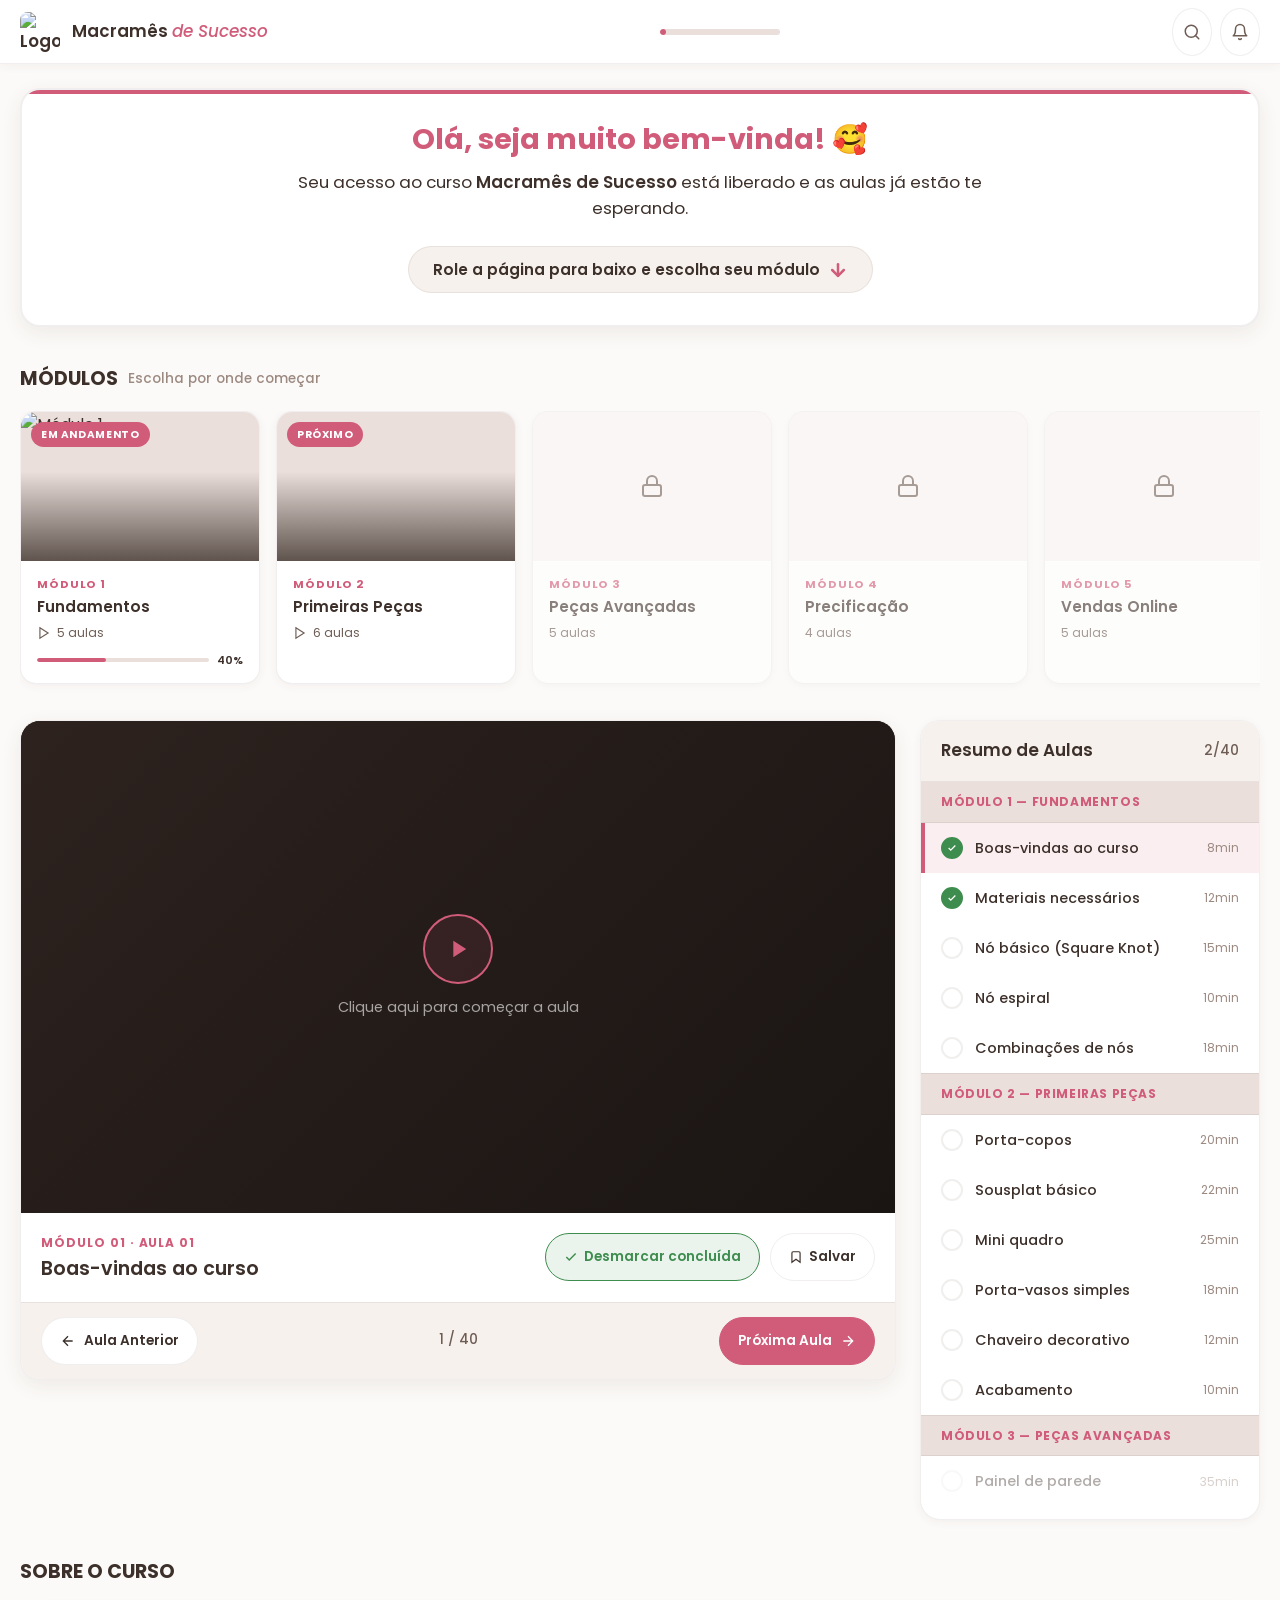
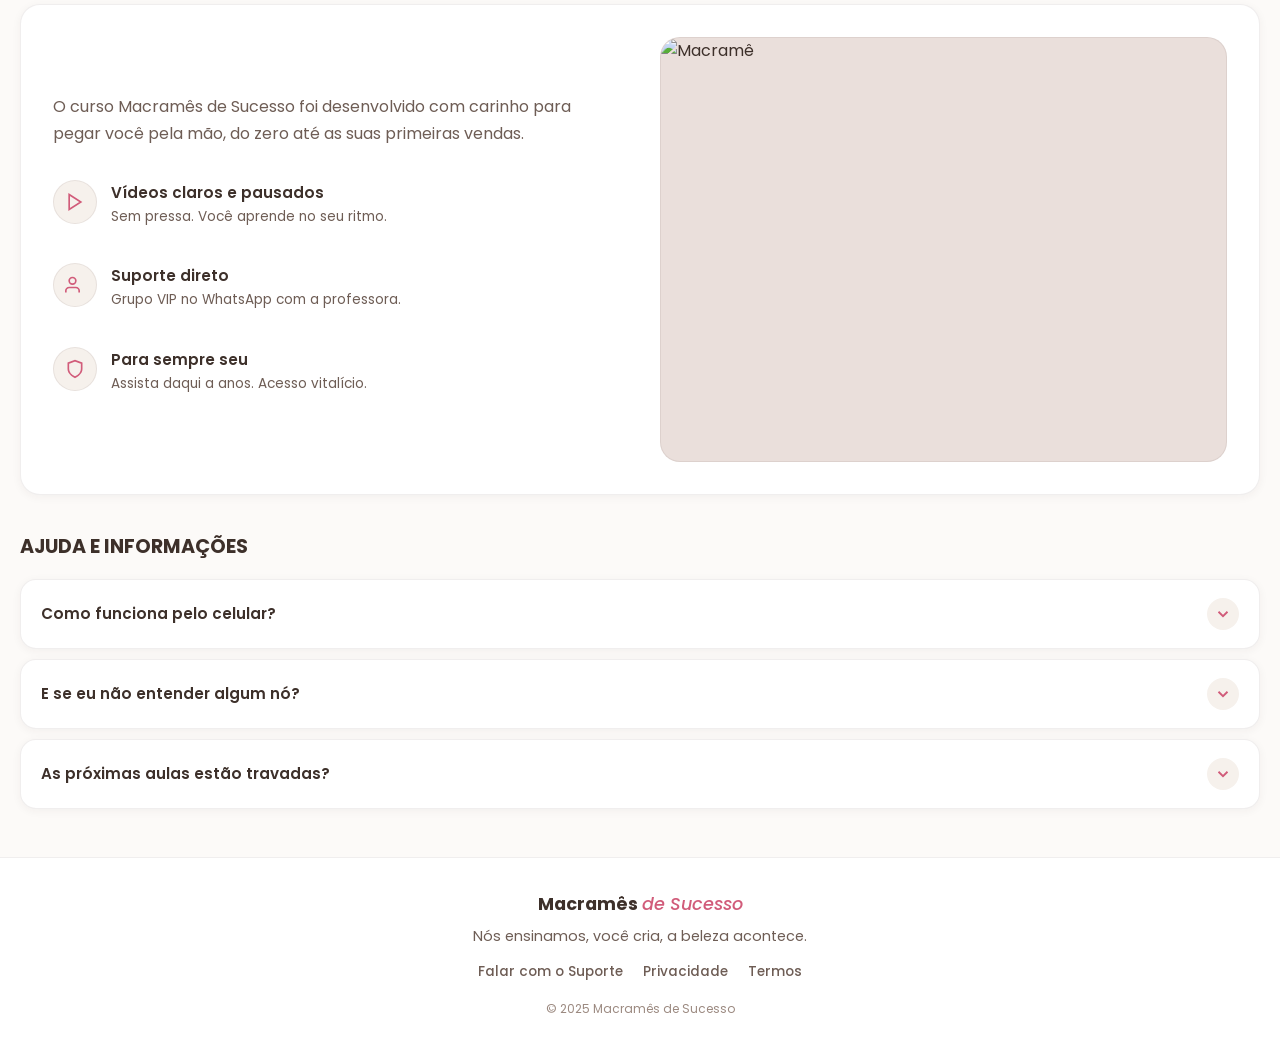
==== index.html @ 446d8733 "Commit inicial" ====
<!DOCTYPE html>
<html lang="pt-BR">

<head>
  <meta charset="UTF-8" />
  <!-- Viewport otimizado para não permitir zoom acidental (ajuda muito o público 40+ no mobile) -->
  <meta name="viewport" content="width=device-width, initial-scale=1.0, maximum-scale=1.0, user-scalable=no" />
  <meta name="description" content="Área de Membros — Macramês de Sucesso" />
  <title>Macramês de Sucesso — Área de Membros</title>
  <link rel="preconnect" href="https://fonts.googleapis.com" />
  <link rel="preconnect" href="https://fonts.gstatic.com" crossorigin />
  <link href="https://fonts.googleapis.com/css2?family=Poppins:wght@400;500;600;700&display=swap" rel="stylesheet" />
  <link rel="stylesheet" href="style.css" />
</head>

<body>

  <!-- NAV -->
  <nav class="nav">
    <div class="nav-inner">
      <a href="#" class="nav-logo">
        <img src="images/logo.png" alt="Logo" style="width:40px;height:40px;border-radius:var(--r-s);object-fit:cover;">
        <span>Macramês <em>de Sucesso</em></span>
      </a>
      <div class="nav-mid">
        <span style="display:none" id="navPct">5%</span>
        <div class="nav-pbar">
          <div class="nav-pfill" id="navPfill"></div>
        </div>
      </div>
      <div class="nav-right">
        <button class="btn-icon" id="btnSearch" aria-label="Pesquisar"><svg width="18" height="18" viewBox="0 0 24 24"
            fill="none" stroke="currentColor" stroke-width="2" stroke-linecap="round" stroke-linejoin="round">
            <circle cx="11" cy="11" r="8" />
            <line x1="21" y1="21" x2="16.65" y2="16.65" />
          </svg></button>
        <button class="btn-icon" id="btnNotif" aria-label="Notificações"><svg width="18" height="18" viewBox="0 0 24 24"
            fill="none" stroke="currentColor" stroke-width="2" stroke-linecap="round" stroke-linejoin="round">
            <path d="M18 8A6 6 0 0 0 6 8c0 7-3 9-3 9h18s-3-2-3-9" />
            <path d="M13.73 21a2 2 0 0 1-3.46 0" />
          </svg></button>
      </div>
    </div>
  </nav>

  <!-- WELCOME BANNER (Abaixo do menu, muito chamativo para as alunas) -->
  <div class="welcome">
    <div class="welcome-box">
      <h1>Olá, seja muito bem-vinda! 🥰</h1>
      <p>Seu acesso ao curso <strong>Macramês de Sucesso</strong> está liberado e as aulas já estão te esperando.
      </p>
      <div class="scroll-hint">
        Role a página para baixo e escolha seu módulo <svg width="20" height="20" viewBox="0 0 24 24" fill="none"
          stroke="currentColor" stroke-width="3" stroke-linecap="round" stroke-linejoin="round">
          <line x1="12" y1="5" x2="12" y2="19" />
          <polyline points="19 12 12 19 5 12" />
        </svg>
      </div>
    </div>
  </div>

  <!-- MODULES SCROLL -->
  <div class="section" id="modulos">
    <div class="s-header">
      <div class="s-title">MÓDULOS <small>Escolha por onde começar</small></div>
    </div>
    <div class="mod-scroll" id="modScroll">
      <div class="mod-card" data-mod="0">
        <div class="mod-thumb"><img
            src="https://opsofzntidohsxbyqmbm.supabase.co/storage/v1/object/public/app-images/heroes/c13e1691-31dd-4f9d-872c-7d768df677e3.png"
            alt="Módulo 1" loading="lazy" />
          <div class="mod-overlay"></div><span class="mod-badge">Em andamento</span>
        </div>
        <div class="mod-info">
          <div class="mod-num">Módulo 1</div>
          <div class="mod-name">Fundamentos</div>
          <div class="mod-meta"><svg width="14" height="14" viewBox="0 0 24 24" fill="none" stroke="currentColor"
              stroke-width="2">
              <polygon points="5 3 19 12 5 21" />
            </svg> 5 aulas</div>
          <div class="mod-prog">
            <div class="mod-prog-bar">
              <div class="mod-prog-fill" style="width:40%"></div>
            </div><span class="mod-prog-pct">40%</span>
          </div>
        </div>
      </div>
      <div class="mod-card" data-mod="1">
        <div class="mod-thumb">
          <div class="mod-overlay"></div><span class="mod-badge">Próximo</span>
        </div>
        <div class="mod-info">
          <div class="mod-num">Módulo 2</div>
          <div class="mod-name">Primeiras Peças</div>
          <div class="mod-meta"><svg width="14" height="14" viewBox="0 0 24 24" fill="none" stroke="currentColor"
              stroke-width="2">
              <polygon points="5 3 19 12 5 21" />
            </svg> 6 aulas</div>
        </div>
      </div>
      <div class="mod-card locked">
        <div class="mod-thumb">
          <div class="mod-lock"><svg width="24" height="24" viewBox="0 0 24 24" fill="none" stroke="var(--ink-2)"
              stroke-width="2">
              <rect x="3" y="11" width="18" height="11" rx="2" />
              <path d="M7 11V7a5 5 0 0 1 10 0v4" />
            </svg></div>
        </div>
        <div class="mod-info">
          <div class="mod-num">Módulo 3</div>
          <div class="mod-name">Peças Avançadas</div>
          <div class="mod-meta">5 aulas</div>
        </div>
      </div>
      <div class="mod-card locked">
        <div class="mod-thumb">
          <div class="mod-lock"><svg width="24" height="24" viewBox="0 0 24 24" fill="none" stroke="var(--ink-2)"
              stroke-width="2">
              <rect x="3" y="11" width="18" height="11" rx="2" />
              <path d="M7 11V7a5 5 0 0 1 10 0v4" />
            </svg></div>
        </div>
        <div class="mod-info">
          <div class="mod-num">Módulo 4</div>
          <div class="mod-name">Precificação</div>
          <div class="mod-meta">4 aulas</div>
        </div>
      </div>
      <div class="mod-card locked">
        <div class="mod-thumb">
          <div class="mod-lock"><svg width="24" height="24" viewBox="0 0 24 24" fill="none" stroke="var(--ink-2)"
              stroke-width="2">
              <rect x="3" y="11" width="18" height="11" rx="2" />
              <path d="M7 11V7a5 5 0 0 1 10 0v4" />
            </svg></div>
        </div>
        <div class="mod-info">
          <div class="mod-num">Módulo 5</div>
          <div class="mod-name">Vendas Online</div>
          <div class="mod-meta">5 aulas</div>
        </div>
      </div>
      <div class="mod-card locked">
        <div class="mod-thumb">
          <div class="mod-lock"><svg width="24" height="24" viewBox="0 0 24 24" fill="none" stroke="var(--ink-2)"
              stroke-width="2">
              <rect x="3" y="11" width="18" height="11" rx="2" />
              <path d="M7 11V7a5 5 0 0 1 10 0v4" />
            </svg></div>
        </div>
        <div class="mod-info">
          <div class="mod-num">Módulo 6</div>
          <div class="mod-name">Instagram</div>
          <div class="mod-meta">5 aulas</div>
        </div>
      </div>
    </div>
  </div>

  <!-- PLAYER + LESSON LIST -->
  <div class="player-area" id="playerArea">
    <div class="vp-wrap">
      <div class="vp-screen">
        <div class="vp-placeholder" id="vPlaceholder">
          <div class="pi" id="vPlayBtn" role="button" tabindex="0" aria-label="Reproduzir">
            <svg width="28" height="28" viewBox="0 0 24 24" fill="none">
              <path d="M8 5v14l11-7L8 5z" fill="currentColor" />
            </svg>
          </div>
          <p>Clique aqui para começar a aula</p>
        </div>
      </div>
      <div class="vp-bottom">
        <div class="vp-info">
          <div class="vp-lbl" id="vLbl">Módulo 01 · Aula 01</div>
          <div class="vp-ttl" id="vTtl">Boas-vindas ao curso</div>
        </div>
        <div class="vp-acts">
          <button class="btn-sm" id="btnDone"><svg width="14" height="14" viewBox="0 0 24 24" fill="none"
              stroke="currentColor" stroke-width="2.5">
              <polyline points="20 6 9 17 4 12" />
            </svg> Marcar concluída</button>
          <button class="btn-sm"><svg width="14" height="14" viewBox="0 0 24 24" fill="none" stroke="currentColor"
              stroke-width="2">
              <path d="M19 21l-7-5-7 5V5a2 2 0 0 1 2-2h10a2 2 0 0 1 2 2z" />
            </svg> Salvar</button>
        </div>
      </div>
      <div class="vp-nav">
        <button class="nav-btn" id="btnPrev"><svg width="16" height="16" viewBox="0 0 24 24" fill="none"
            stroke="currentColor" stroke-width="2">
            <path d="M19 12H5M12 5l-7 7 7 7" />
          </svg> Aula Anterior</button>
        <span class="les-ctr" id="lesCtr">1 / 40</span>
        <button class="nav-btn next" id="btnNext">Próxima Aula <svg width="16" height="16" viewBox="0 0 24 24"
            fill="none" stroke="currentColor" stroke-width="2">
            <path d="M5 12h14M12 5l7 7-7 7" />
          </svg></button>
      </div>
    </div>

    <!-- LESSON LIST LATERAl -->
    <div class="les-panel">
      <div class="lp-head">
        <h3>Resumo de Aulas</h3><span id="lpCount">2/40</span>
      </div>
      <div class="les-list-wrap">
        <div class="mod-divider">Módulo 1 — Fundamentos</div>
        <div class="les active" data-idx="0"><span class="les-chk done"><svg width="10" height="10" viewBox="0 0 24 24"
              fill="none" stroke="currentColor" stroke-width="3">
              <polyline points="20 6 9 17 4 12" />
            </svg></span><span class="les-ttl">Boas-vindas ao curso</span><span class="les-dur">8min</span></div>
        <div class="les" data-idx="1"><span class="les-chk done"><svg width="10" height="10" viewBox="0 0 24 24"
              fill="none" stroke="currentColor" stroke-width="3">
              <polyline points="20 6 9 17 4 12" />
            </svg></span><span class="les-ttl">Materiais necessários</span><span class="les-dur">12min</span></div>
        <div class="les" data-idx="2"><span class="les-chk"></span><span class="les-ttl">Nó básico (Square
            Knot)</span><span class="les-dur">15min</span></div>
        <div class="les" data-idx="3"><span class="les-chk"></span><span class="les-ttl">Nó espiral</span><span
            class="les-dur">10min</span></div>
        <div class="les" data-idx="4"><span class="les-chk"></span><span class="les-ttl">Combinações de nós</span><span
            class="les-dur">18min</span></div>

        <div class="mod-divider">Módulo 2 — Primeiras Peças</div>
        <div class="les" data-idx="5"><span class="les-chk"></span><span class="les-ttl">Porta-copos</span><span
            class="les-dur">20min</span></div>
        <div class="les" data-idx="6"><span class="les-chk"></span><span class="les-ttl">Sousplat básico</span><span
            class="les-dur">22min</span></div>
        <div class="les" data-idx="7"><span class="les-chk"></span><span class="les-ttl">Mini quadro</span><span
            class="les-dur">25min</span></div>
        <div class="les" data-idx="8"><span class="les-chk"></span><span class="les-ttl">Porta-vasos simples</span><span
            class="les-dur">18min</span></div>
        <div class="les" data-idx="9"><span class="les-chk"></span><span class="les-ttl">Chaveiro decorativo</span><span
            class="les-dur">12min</span></div>
        <div class="les" data-idx="10"><span class="les-chk"></span><span class="les-ttl">Acabamento</span><span
            class="les-dur">10min</span></div>

        <div class="mod-divider">Módulo 3 — Peças Avançadas</div>
        <div class="les locked" data-idx="11"><span class="les-chk"></span><span class="les-ttl">Painel de
            parede</span><span class="les-dur">35min</span></div>
        <div class="les locked" data-idx="12"><span class="les-chk"></span><span class="les-ttl">Vaso
            suspenso</span><span class="les-dur">30min</span></div>
        <div class="les locked" data-idx="13"><span class="les-chk"></span><span class="les-ttl">Cortina de
            macramê</span><span class="les-dur">28min</span></div>
      </div>
    </div>
  </div>

  <!-- ABOUT -->
  <div class="section">
    <div class="s-header">
      <div class="s-title">SOBRE O CURSO</div>
    </div>
    <div class="about-box">
      <div class="about-grid">
        <div>
          <p style="font-size:1rem;color:var(--ink-2);line-height:1.7;margin-bottom:20px">O curso Macramês de Sucesso foi desenvolvido com carinho para pegar você pela mão, do zero até as suas primeiras vendas.</p>
          <div style="display:flex;flex-direction:column;gap:12px">
            <div class="feat">
              <div class="feat-ico"><svg width="20" height="20" viewBox="0 0 24 24" fill="none" stroke="currentColor"
                  stroke-width="2">
                  <polygon points="5 3 19 12 5 21" />
                </svg></div>
              <div class="feat-txt">
                <h4>Vídeos claros e pausados</h4>
                <p>Sem pressa. Você aprende no seu ritmo.</p>
              </div>
            </div>
            <div class="feat">
              <div class="feat-ico"><svg width="20" height="20" viewBox="0 0 24 24" fill="none" stroke="currentColor"
                  stroke-width="2">
                  <path d="M17 21v-2a4 4 0 0 0-4-4H5a4 4 0 0 0-4 4v2" />
                  <circle cx="9" cy="7" r="4" />
                </svg></div>
              <div class="feat-txt">
                <h4>Suporte direto</h4>
                <p>Grupo VIP no WhatsApp com a professora.</p>
              </div>
            </div>
            <div class="feat">
              <div class="feat-ico"><svg width="20" height="20" viewBox="0 0 24 24" fill="none" stroke="currentColor"
                  stroke-width="2">
                  <path d="M12 22s8-4 8-10V5l-8-3-8 3v7c0 6 8 10 8 10z" />
                </svg></div>
              <div class="feat-txt">
                <h4>Para sempre seu</h4>
                <p>Assista daqui a anos. Acesso vitalício.</p>
              </div>
            </div>
          </div>
        </div>
        <div class="about-img-wrap"><img
            src="https://opsofzntidohsxbyqmbm.supabase.co/storage/v1/object/public/app-images/heroes/c13e1691-31dd-4f9d-872c-7d768df677e3.png"
            alt="Macramê" loading="lazy" /></div>
      </div>
    </div>
  </div>

  <!-- FAQ -->
  <div class="section">
    <div class="s-header">
      <div class="s-title">AJUDA E INFORMAÇÕES</div>
    </div>
    <div class="faq-wrap">
      <div class="faq">
        <div class="faq-q"><span class="faq-qt">Como funciona pelo celular?</span><span class="faq-ch"><svg width="18"
              height="18" viewBox="0 0 24 24" fill="none" stroke="currentColor" stroke-width="2.5">
              <polyline points="6 9 12 15 18 9" />
            </svg></span></div>
        <div class="faq-a">
          <p>A plataforma foi pensada para você. Pode assistir todas as aulas pelo seu celular tranquilamente de onde
            estiver.</p>
        </div>
      </div>
      <div class="faq">
        <div class="faq-q"><span class="faq-qt">E se eu não entender algum nó?</span><span class="faq-ch"><svg
              width="18" height="18" viewBox="0 0 24 24" fill="none" stroke="currentColor" stroke-width="2.5">
              <polyline points="6 9 12 15 18 9" />
            </svg></span></div>
        <div class="faq-a">
          <p>Você pode pausar, voltar a aula quantas vezes precisar. Além disso, a comunidade estará lá para tirar as
            suas dúvidas.</p>
        </div>
      </div>
      <div class="faq">
        <div class="faq-q"><span class="faq-qt">As próximas aulas estão travadas?</span><span class="faq-ch"><svg
              width="18" height="18" viewBox="0 0 24 24" fill="none" stroke="currentColor" stroke-width="2.5">
              <polyline points="6 9 12 15 18 9" />
            </svg></span></div>
        <div class="faq-a">
          <p>Elas destravam sozinhas assim que você termina as anteriores. Isso ajuda a seguir o passo a passo certinho
            sem confusão.</p>
        </div>
      </div>
    </div>
  </div>

  <!-- FOOTER -->
  <footer class="footer">
    <div class="f-logo">Macramês <em>de Sucesso</em></div>
    <p style="font-size:.9rem; color:var(--ink-2); max-width:400px; margin:0 auto">Nós ensinamos, você cria, a beleza
      acontece.</p>
    <div class="f-links"><a href="#">Falar com o Suporte</a><a href="#">Privacidade</a><a href="#">Termos</a></div>
    <p class="f-copy">© 2025 Macramês de Sucesso</p>
  </footer>

  <script src="script.js"></script>
</body>

</html>
---- style.css ----
/* ═══════════════════════════════════════════════════════════
   TOKENS — SOFT LIGHT MODE (Mulheres 40+)
═══════════════════════════════════════════════════════════ */
:root{
  --accent:#D15C7A; /* Rosa quente, elegante mas não agressivo */
  --accent-d:#B34762;
  --accent-glass:rgba(209, 92, 122, 0.1);
  --green:#3E8D4E;
  --green-glass:rgba(62, 141, 78, 0.1);
  --ink:#3D302A; /* Um marrom acinzentado bem escuro, alto contraste mas macio */
  --ink-2:#6E5D55;
  --ink-3:#9C8A81;
  --bg:#FCFAF8; /* Creme ultra suave - descansa a vista mais que branco puro */
  --bg-2:#F6F1EC;
  --bg-3:#EADFDB;
  --card:#FFFFFF;
  --border:rgba(61, 48, 42, 0.08);
  --sh-s:0 2px 10px rgba(61, 48, 42, 0.05);
  --sh-m:0 6px 20px rgba(61, 48, 42, 0.08);
  --r-s:8px;--r-m:12px;--r-l:16px;--r-xl:20px;--pill:999px;
  --ff:'Poppins',sans-serif;
  --nav-h:64px;
  --tr:.25s ease;
  --touch-min:48px; /* Regra de UX: botão grande para facilitar toque no celular */
}

/* ═══════════════════════════════════════════════════════════
   RESET & TIPOGRAFIA
═══════════════════════════════════════════════════════════ */
*,*::before,*::after{box-sizing:border-box;margin:0;padding:0}
html{scroll-behavior:smooth;font-size:16px}
body{font-family:var(--ff);background:var(--bg);color:var(--ink);line-height:1.65;min-height:100dvh;-webkit-font-smoothing:antialiased}
img{max-width:100%;display:block}
a{text-decoration:none;color:inherit}
button{cursor:pointer;border:none;background:none;font-family:var(--ff);min-height:var(--touch-min);touch-action:manipulation}
ul,ol{list-style:none}
::-webkit-scrollbar{width:6px;height:6px}
::-webkit-scrollbar-track{background:var(--bg-2)}
::-webkit-scrollbar-thumb{background:var(--ink-3);border-radius:3px}
:focus-visible{outline:2.5px solid var(--accent);outline-offset:2px;border-radius:var(--r-s)}

/* ═══════════════════════════════════════════════════════════
   NAV (Barra do topo)
═══════════════════════════════════════════════════════════ */
.nav{position:sticky;top:0;z-index:100;height:var(--nav-h);background:rgba(255,255,255,.96);border-bottom:1px solid var(--border);box-shadow:var(--sh-s);backdrop-filter:blur(8px)}
.nav-inner{max-width:1280px;margin:0 auto;padding:0 20px;height:100%;display:flex;align-items:center;justify-content:space-between;gap:16px}
.nav-logo{display:flex;align-items:center;gap:12px;font-size:1.05rem;font-weight:600}
.nav-logo-icon{width:34px;height:34px;background:var(--accent);border-radius:var(--r-s);display:flex;align-items:center;justify-content:center;color:#fff}
.nav-logo em{font-style:italic;color:var(--accent);font-weight:500}
.nav-mid{display:flex;align-items:center;gap:10px;font-size:.85rem;color:var(--ink-2);font-weight:500}
.nav-pbar{width:120px;height:6px;background:var(--bg-3);border-radius:3px;overflow:hidden}
.nav-pfill{height:100%;background:var(--accent);border-radius:3px;transition:width .4s ease}
.nav-right{display:flex;align-items:center;gap:8px}
.btn-icon{display:flex;align-items:center;justify-content:center;width:40px;height:40px;border-radius:50%;border:1px solid var(--border);color:var(--ink-2);transition:background var(--tr),color var(--tr)}
.btn-icon:hover{background:var(--accent-glass);color:var(--accent);border-color:var(--accent)}

/* ═══════════════════════════════════════════════════════════
   WELCOME BANNER (INSTRUÇÃO CLARA)
═══════════════════════════════════════════════════════════ */
.welcome{max-width:1280px;margin:0 auto;padding:24px 20px 0}
.welcome-box{background:var(--card);border:2px solid var(--border);border-radius:var(--r-xl);padding:32px 24px;text-align:center;box-shadow:var(--sh-m);position:relative;overflow:hidden}
.welcome-box::before{content:'';position:absolute;top:0;left:0;right:0;height:4px;background:var(--accent)}
.welcome-box h1{font-size:clamp(1.4rem, 4vw, 1.8rem);color:var(--accent);margin-bottom:12px;font-weight:700;line-height:1.2}
.welcome-box p{font-size:1.05rem;color:var(--ink);line-height:1.6;max-width:700px;margin:0 auto 16px}
.welcome-box strong{font-weight:600}
.scroll-hint{display:inline-flex;align-items:center;gap:8px;background:var(--bg-2);padding:10px 24px;border-radius:var(--pill);font-weight:600;color:var(--img);font-size:.95rem;margin-top:8px;border:1px solid var(--border)}
.scroll-hint svg{color:var(--accent);animation:bounce 2s infinite}

@keyframes bounce {
  0%, 20%, 50%, 80%, 100% {transform: translateY(0);}
  40% {transform: translateY(4px);}
  60% {transform: translateY(2px);}
}

/* ═══════════════════════════════════════════════════════════
   SECTION HEADER
═══════════════════════════════════════════════════════════ */
.section{max-width:1280px;margin:0 auto;padding:36px 20px 0}
.s-header{display:flex;align-items:center;justify-content:space-between;margin-bottom:16px;gap:12px}
.s-title{font-size:1.2rem;font-weight:700;color:var(--ink);display:flex;align-items:center;gap:10px}
.s-title small{font-size:.85rem;color:var(--ink-3);font-weight:500}

/* ═══════════════════════════════════════════════════════════
   MODULES (Horizontal Scroll)
═══════════════════════════════════════════════════════════ */
.mod-scroll{display:flex;gap:16px;overflow-x:auto;padding-bottom:12px;scroll-snap-type:x mandatory;-webkit-overflow-scrolling:touch}
.mod-scroll::-webkit-scrollbar{height:4px}
.mod-card{flex:0 0 240px;scroll-snap-align:start;border-radius:var(--r-l);overflow:hidden;background:var(--card);border:1px solid var(--border);cursor:pointer;transition:transform var(--tr),border-color var(--tr);box-shadow:var(--sh-s)}
.mod-card:hover{transform:translateY(-2px);border-color:var(--accent);box-shadow:var(--sh-m)}
.mod-card.locked{opacity:.6;cursor:not-allowed}
.mod-thumb{aspect-ratio:16/10;position:relative;background:var(--bg-3);overflow:hidden}
.mod-thumb img{width:100%;height:100%;object-fit:cover}
.mod-overlay{position:absolute;inset:0;background:linear-gradient(to top,rgba(61,48,42,.8) 0%,transparent 60%)}
.mod-badge{position:absolute;top:10px;left:10px;background:var(--accent);color:#fff;font-size:.65rem;font-weight:700;letter-spacing:.06em;text-transform:uppercase;padding:4px 10px;border-radius:var(--pill)}
.mod-badge.done{background:var(--green)}
.mod-lock{position:absolute;inset:0;display:flex;align-items:center;justify-content:center;background:rgba(252,250,248,.85)}
.mod-info{padding:14px 16px}
.mod-num{font-size:.7rem;font-weight:700;letter-spacing:.08em;text-transform:uppercase;color:var(--accent);margin-bottom:4px}
.mod-name{font-size:.95rem;font-weight:600;color:var(--ink);line-height:1.3;margin-bottom:6px}
.mod-meta{font-size:.75rem;color:var(--ink-2);display:flex;align-items:center;gap:6px}
.mod-prog{display:flex;align-items:center;gap:8px;margin-top:8px}
.mod-prog-bar{flex:1;height:4px;background:var(--bg-3);border-radius:2px;overflow:hidden}
.mod-prog-fill{height:100%;background:var(--accent);border-radius:2px}
.mod-prog-pct{font-size:.7rem;color:var(--ink);font-weight:600}

/* ═══════════════════════════════════════════════════════════
   VIDEO PLAYER & LESSONS
═══════════════════════════════════════════════════════════ */
.player-area{max-width:1280px;margin:0 auto;padding:24px 20px 0;display:grid;grid-template-columns:1fr 340px;gap:24px;align-items:start}
.vp-wrap{background:var(--card);border:1px solid var(--border);border-radius:var(--r-xl);overflow:hidden;box-shadow:var(--sh-m)}
.vp-screen{aspect-ratio:16/9;background:#1A1513;position:relative}
#vEmbed{position:absolute;top:0;left:0;width:100%;height:100%;border:none;z-index:10}
.vp-placeholder{position:absolute;inset:0;display:flex;flex-direction:column;align-items:center;justify-content:center;gap:12px;background:linear-gradient(135deg,#2D221E,#1A1513)}
.vp-placeholder .pi{width:70px;height:70px;background:var(--accent-glass);border:2px solid var(--accent);border-radius:50%;display:flex;align-items:center;justify-content:center;color:var(--accent);transition:background var(--tr)}
.vp-placeholder .pi:hover{background:rgba(209, 92, 121, 0.25)}
.vp-placeholder p{color:rgba(255,255,255,.6);font-size:.9rem}
.vp-bottom{padding:20px;display:flex;align-items:flex-start;justify-content:space-between;gap:16px;flex-wrap:wrap}
.vp-info{flex:1;min-width:0}
.vp-lbl{font-size:.75rem;font-weight:700;letter-spacing:.08em;text-transform:uppercase;color:var(--accent);margin-bottom:4px}
.vp-ttl{font-size:1.2rem;font-weight:600;color:var(--ink);line-height:1.3}
.vp-acts{display:flex;gap:10px}
.btn-sm{display:flex;align-items:center;gap:6px;padding:10px 18px;border-radius:var(--pill);font-size:.85rem;font-weight:600;border:1.5px solid var(--border);color:var(--ink);background:transparent;transition:all var(--tr);min-height:var(--touch-min)}
.btn-sm:hover{border-color:var(--accent);color:var(--accent);background:var(--accent-glass)}
.btn-sm.done-state{border-color:var(--green);color:var(--green);background:var(--green-glass)}

.vp-nav{padding:14px 20px;border-top:1px solid var(--border);background:var(--bg-2);display:flex;align-items:center;justify-content:space-between;gap:10px}
.nav-btn{display:flex;align-items:center;gap:8px;padding:10px 18px;border-radius:var(--pill);font-size:.85rem;font-weight:600;border:1px solid var(--border);color:var(--ink);background:var(--card);transition:all var(--tr)}
.nav-btn:hover{border-color:var(--accent);color:var(--accent)}
.nav-btn.next{background:var(--accent);border-color:var(--accent);color:#fff}
.nav-btn.next:hover{background:var(--accent-d);color:#fff}
.les-ctr{font-size:.85rem;color:var(--ink-2);font-weight:500}

/* ═══════════════════════════════════════════════════════════
   LESSONS LIST (Lateral)
═══════════════════════════════════════════════════════════ */
.les-panel{background:var(--card);border:1px solid var(--border);border-radius:var(--r-xl);overflow:hidden;box-shadow:var(--sh-s);max-height:calc(100vh - 100px);display:flex;flex-direction:column;position:sticky;top:calc(var(--nav-h) + 16px)}
.lp-head{padding:16px 20px;border-bottom:1px solid var(--border);background:var(--bg-2);display:flex;align-items:center;justify-content:space-between}
.lp-head h3{font-size:1.05rem;font-weight:600;color:var(--ink)}
.lp-head span{font-size:.85rem;color:var(--ink-2);font-weight:500}
.les-list-wrap{overflow-y:auto;flex:1}
.mod-divider{padding:10px 20px;font-size:.75rem;font-weight:700;letter-spacing:.05em;text-transform:uppercase;color:var(--accent);background:var(--bg-3);border-top:1px solid var(--border);border-bottom:1px solid var(--border);position:sticky;top:0;z-index:2}
.mod-divider:first-child{border-top:none}
.les{display:flex;align-items:center;gap:12px;padding:14px 20px;cursor:pointer;transition:background var(--tr);position:relative;border-bottom:1px solid var(--border-2)}
.les:hover{background:var(--bg-2)}
.les.active{background:var(--accent-glass)}
.les.active::before{content:'';position:absolute;left:0;top:0;bottom:0;width:4px;background:var(--accent)}
.les.locked{opacity:.4;cursor:default;pointer-events:none}
.les-chk{width:22px;height:22px;border-radius:50%;border:2px solid var(--border);display:flex;align-items:center;justify-content:center;flex-shrink:0;color:#fff}
.les-chk.done{background:var(--green);border-color:var(--green)}
.les-ttl{font-size:.9rem;color:var(--ink);font-weight:500;flex:1;line-height:1.4}
.les-dur{font-size:.75rem;color:var(--ink-3);flex-shrink:0}

/* ═══════════════════════════════════════════════════════════
   ABOUT & FAQ
═══════════════════════════════════════════════════════════ */
.about-box{background:var(--card);border:1px solid var(--border);border-radius:var(--r-xl);padding:32px;box-shadow:var(--sh-s)}
.about-grid{display:grid;grid-template-columns:1fr 1fr;gap:40px;align-items:center}
.feat{display:flex;align-items:flex-start;gap:14px;padding:12px 0}
.feat-ico{width:44px;height:44px;background:var(--bg-2);border-radius:var(--pill);display:flex;align-items:center;justify-content:center;flex-shrink:0;color:var(--accent);border:1px solid var(--border)}
.feat-txt h4{font-size:.95rem;font-weight:600;color:var(--ink);margin-bottom:2px}
.feat-txt p{font-size:.85rem;color:var(--ink-2);line-height:1.5}
.about-img-wrap{border-radius:var(--r-xl);overflow:hidden;aspect-ratio:4/3;background:var(--bg-3);border:1px solid var(--border)}
.about-img-wrap img{width:100%;height:100%;object-fit:cover}

.faq-wrap{display:flex;flex-direction:column;gap:10px}
.faq{background:var(--card);border:1px solid var(--border);border-radius:var(--r-l);overflow:hidden;box-shadow:var(--sh-s)}
.faq.open{border-color:var(--accent)}
.faq-q{display:flex;align-items:center;justify-content:space-between;padding:18px 20px;cursor:pointer;gap:16px;min-height:56px}
.faq-qt{font-size:.95rem;font-weight:600;color:var(--ink)}
.faq-ch{color:var(--accent);transition:transform var(--tr);background:var(--bg-2);width:32px;height:32px;border-radius:50%;display:flex;align-items:center;justify-content:center}
.faq.open .faq-ch{transform:rotate(180deg);background:var(--accent);color:#fff}
.faq-a{max-height:0;overflow:hidden;transition:max-height .3s ease,padding var(--tr);padding:0 20px}
.faq.open .faq-a{max-height:250px;padding:0 20px 20px}
.faq-a p{font-size:.9rem;color:var(--ink-2);line-height:1.7}

/* ═══════════════════════════════════════════════════════════
   FOOTER
═══════════════════════════════════════════════════════════ */
.footer{border-top:1px solid var(--border);padding:32px 20px;text-align:center;margin-top:48px;background:var(--card)}
.f-logo{font-size:1.1rem;font-weight:700;margin-bottom:6px}.f-logo em{font-style:italic;color:var(--accent);font-weight:500}
.f-links{display:flex;justify-content:center;gap:20px;flex-wrap:wrap;margin:12px 0 16px}
.f-links a{font-size:.85rem;color:var(--ink-2);transition:color var(--tr);font-weight:500}.f-links a:hover{color:var(--accent)}
.f-copy{font-size:.75rem;color:var(--ink-3)}

/* ═══════════════════════════════════════════════════════════
   MOBILE & RESPONSIVE TWEAKS (CELULAR PERFEITO)
═══════════════════════════════════════════════════════════ */
@media(max-width:1024px){
  .player-area{grid-template-columns:1fr}
  .les-panel{position:static;max-height:450px} /* Limit size on mobile to not take whole screen */
  .about-grid{grid-template-columns:1fr;gap:24px}
  .about-img-wrap{display:none}
}
@media(max-width:768px){
  .nav-mid{display:none}
  .welcome-box{padding:24px 16px}
  .mod-card{flex:0 0 200px}
  .section{padding:28px 16px 0}
  .player-area{padding:20px 16px 0}
  .welcome{padding:20px 16px 0}
  .vp-bottom{flex-direction:column;gap:12px}
  .vp-acts{width:100%;display:flex}
  .vp-acts .btn-sm{flex:1;justify-content:center}
}
@media(max-width:480px){
  .welcome-box h1{font-size:1.35rem}
  .welcome-box p{font-size:.95rem}
  .scroll-hint{font-size:.85rem;padding:8px 16px}
  .mod-card{flex:0 0 160px}
  .mod-thumb{aspect-ratio:4/3}
  .vp-ttl{font-size:1.05rem}
  .nav-btn{font-size:.8rem;padding:8px 14px}
}
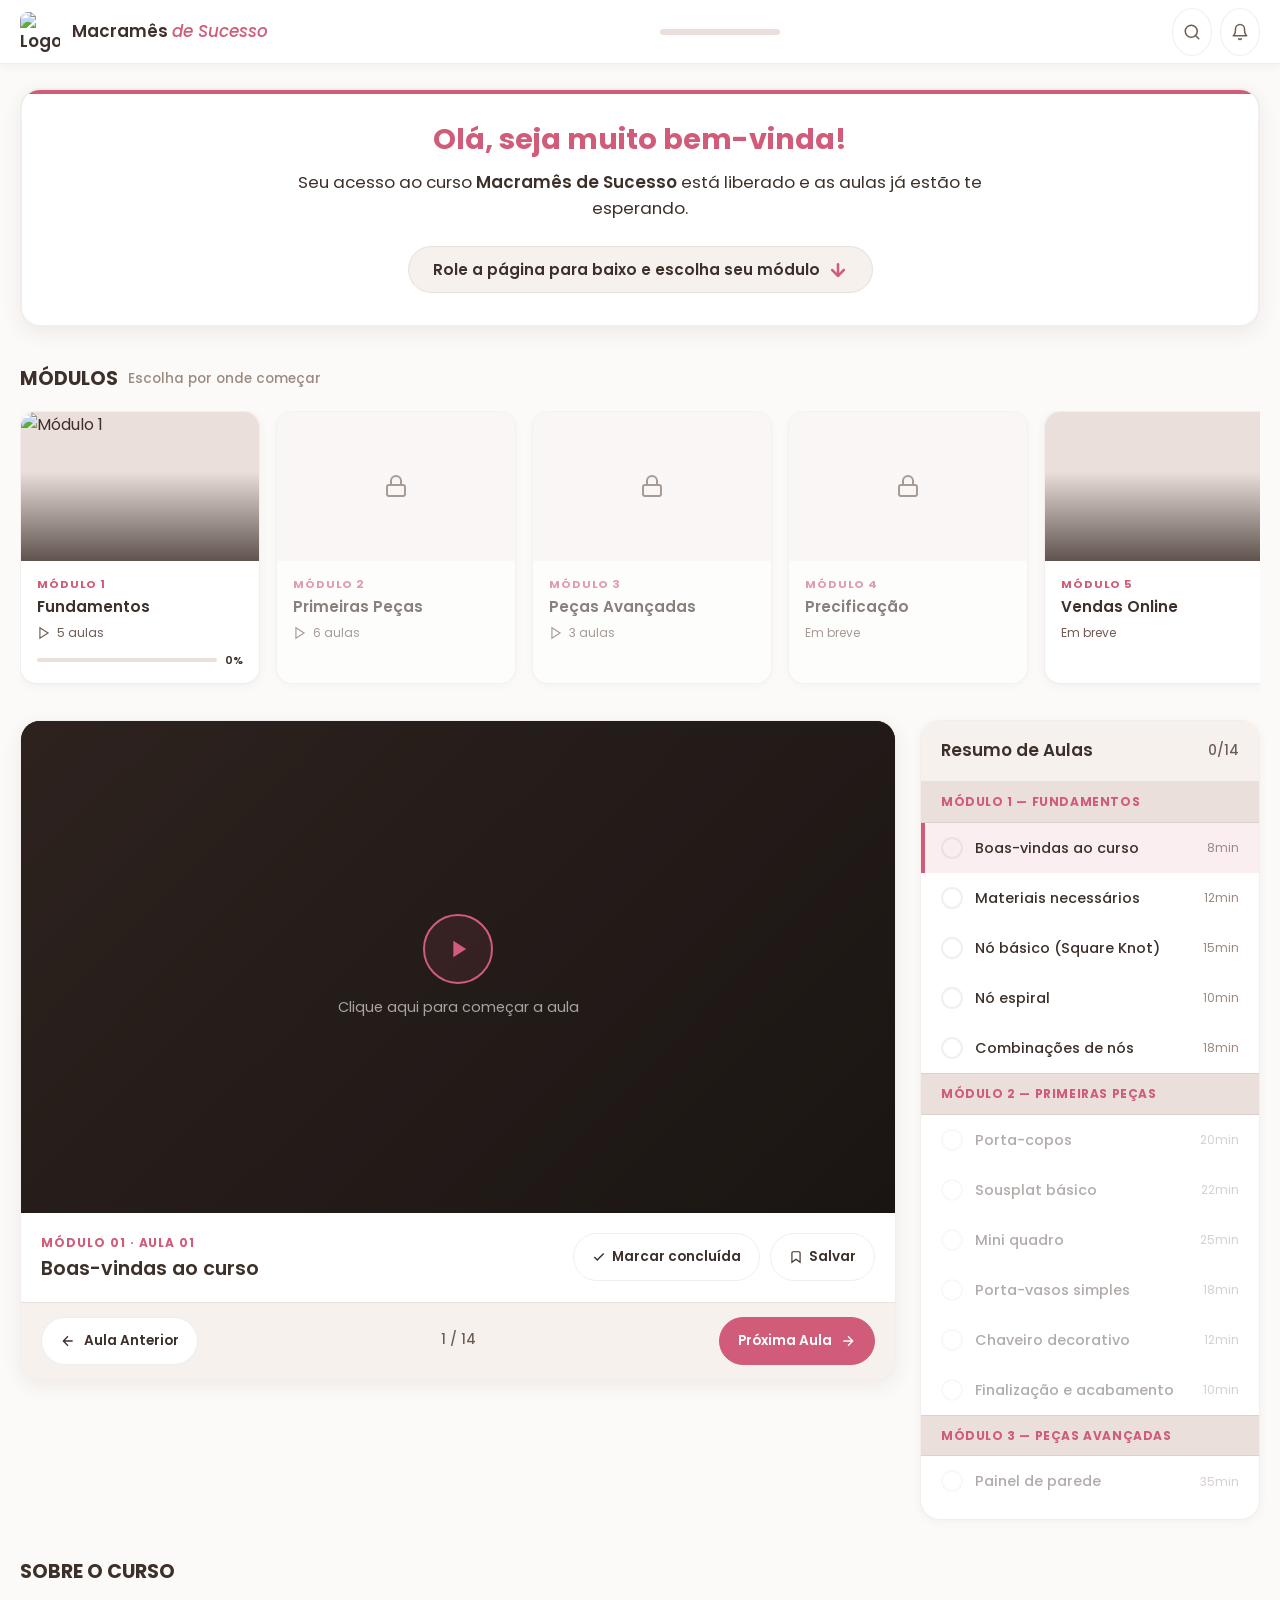
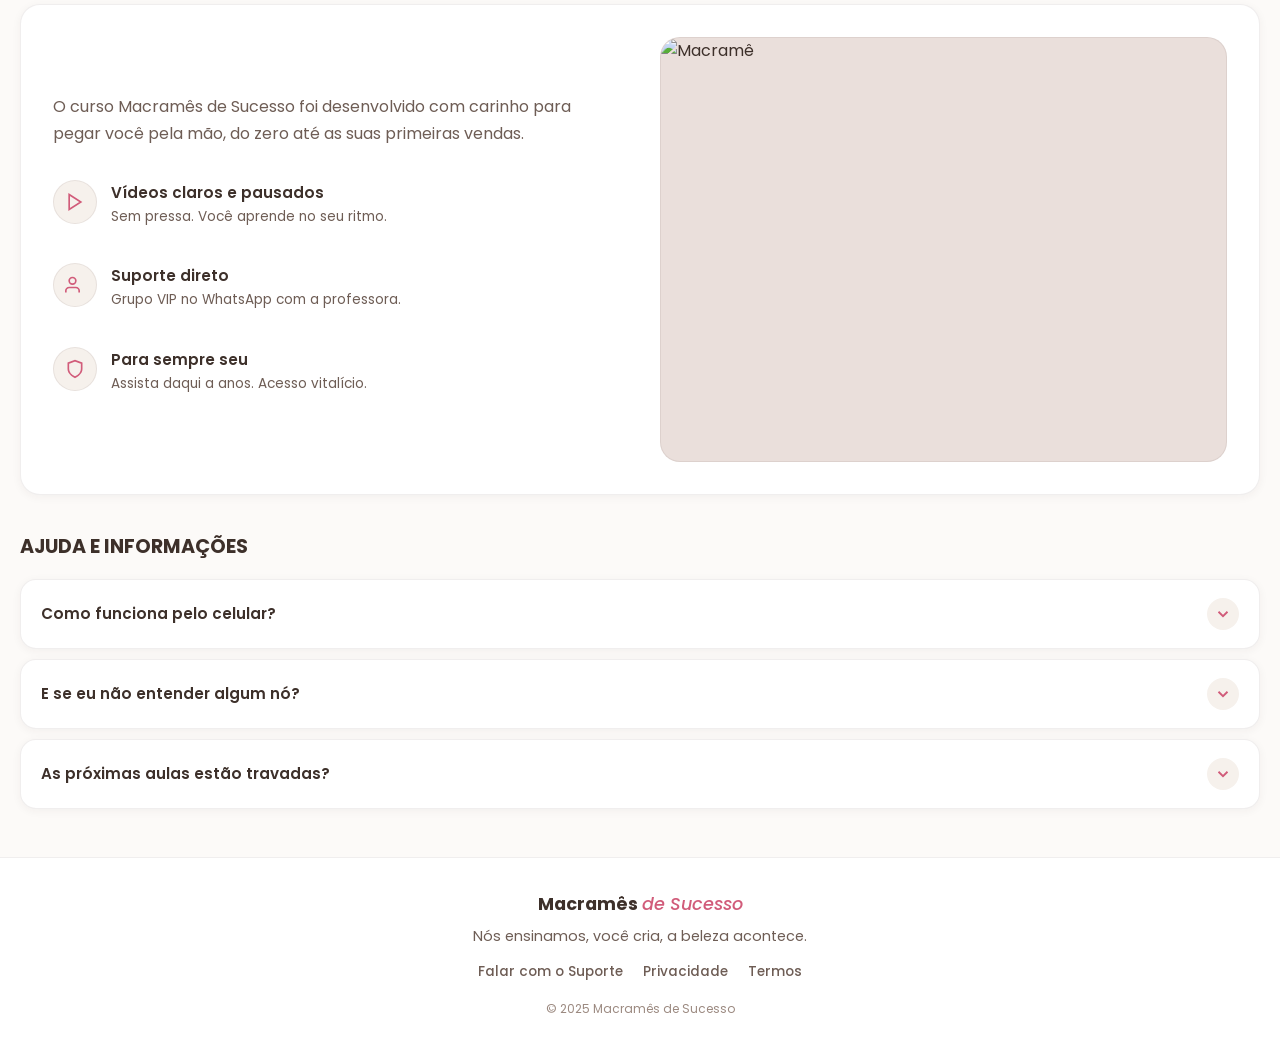
==== commit 0d84d2f9: "feat: area de membros com suporte a multi-plataforma de video - Suporte a YouTube, Vimeo e arquivos " ====
--- a/index.html
+++ b/index.html
@@ -3,7 +3,6 @@
 
 <head>
   <meta charset="UTF-8" />
-  <!-- Viewport otimizado para não permitir zoom acidental (ajuda muito o público 40+ no mobile) -->
   <meta name="viewport" content="width=device-width, initial-scale=1.0, maximum-scale=1.0, user-scalable=no" />
   <meta name="description" content="Área de Membros — Macramês de Sucesso" />
   <title>Macramês de Sucesso — Área de Membros</title>
@@ -23,7 +22,7 @@
         <span>Macramês <em>de Sucesso</em></span>
       </a>
       <div class="nav-mid">
-        <span style="display:none" id="navPct">5%</span>
+        <span style="display:none" id="navPct">0%</span>
         <div class="nav-pbar">
           <div class="nav-pfill" id="navPfill"></div>
         </div>
@@ -43,12 +42,11 @@
     </div>
   </nav>
 
-  <!-- WELCOME BANNER (Abaixo do menu, muito chamativo para as alunas) -->
+  <!-- WELCOME BANNER -->
   <div class="welcome">
     <div class="welcome-box">
-      <h1>Olá, seja muito bem-vinda! 🥰</h1>
-      <p>Seu acesso ao curso <strong>Macramês de Sucesso</strong> está liberado e as aulas já estão te esperando.
-      </p>
+      <h1>Olá, seja muito bem-vinda!</h1>
+      <p>Seu acesso ao curso <strong>Macramês de Sucesso</strong> está liberado e as aulas já estão te esperando.</p>
       <div class="scroll-hint">
         Role a página para baixo e escolha seu módulo <svg width="20" height="20" viewBox="0 0 24 24" fill="none"
           stroke="currentColor" stroke-width="3" stroke-linecap="round" stroke-linejoin="round">
@@ -59,102 +57,12 @@
     </div>
   </div>
 
-  <!-- MODULES SCROLL -->
+  <!-- MODULES SCROLL (gerado pelo script.js) -->
   <div class="section" id="modulos">
     <div class="s-header">
       <div class="s-title">MÓDULOS <small>Escolha por onde começar</small></div>
     </div>
-    <div class="mod-scroll" id="modScroll">
-      <div class="mod-card" data-mod="0">
-        <div class="mod-thumb"><img
-            src="https://opsofzntidohsxbyqmbm.supabase.co/storage/v1/object/public/app-images/heroes/c13e1691-31dd-4f9d-872c-7d768df677e3.png"
-            alt="Módulo 1" loading="lazy" />
-          <div class="mod-overlay"></div><span class="mod-badge">Em andamento</span>
-        </div>
-        <div class="mod-info">
-          <div class="mod-num">Módulo 1</div>
-          <div class="mod-name">Fundamentos</div>
-          <div class="mod-meta"><svg width="14" height="14" viewBox="0 0 24 24" fill="none" stroke="currentColor"
-              stroke-width="2">
-              <polygon points="5 3 19 12 5 21" />
-            </svg> 5 aulas</div>
-          <div class="mod-prog">
-            <div class="mod-prog-bar">
-              <div class="mod-prog-fill" style="width:40%"></div>
-            </div><span class="mod-prog-pct">40%</span>
-          </div>
-        </div>
-      </div>
-      <div class="mod-card" data-mod="1">
-        <div class="mod-thumb">
-          <div class="mod-overlay"></div><span class="mod-badge">Próximo</span>
-        </div>
-        <div class="mod-info">
-          <div class="mod-num">Módulo 2</div>
-          <div class="mod-name">Primeiras Peças</div>
-          <div class="mod-meta"><svg width="14" height="14" viewBox="0 0 24 24" fill="none" stroke="currentColor"
-              stroke-width="2">
-              <polygon points="5 3 19 12 5 21" />
-            </svg> 6 aulas</div>
-        </div>
-      </div>
-      <div class="mod-card locked">
-        <div class="mod-thumb">
-          <div class="mod-lock"><svg width="24" height="24" viewBox="0 0 24 24" fill="none" stroke="var(--ink-2)"
-              stroke-width="2">
-              <rect x="3" y="11" width="18" height="11" rx="2" />
-              <path d="M7 11V7a5 5 0 0 1 10 0v4" />
-            </svg></div>
-        </div>
-        <div class="mod-info">
-          <div class="mod-num">Módulo 3</div>
-          <div class="mod-name">Peças Avançadas</div>
-          <div class="mod-meta">5 aulas</div>
-        </div>
-      </div>
-      <div class="mod-card locked">
-        <div class="mod-thumb">
-          <div class="mod-lock"><svg width="24" height="24" viewBox="0 0 24 24" fill="none" stroke="var(--ink-2)"
-              stroke-width="2">
-              <rect x="3" y="11" width="18" height="11" rx="2" />
-              <path d="M7 11V7a5 5 0 0 1 10 0v4" />
-            </svg></div>
-        </div>
-        <div class="mod-info">
-          <div class="mod-num">Módulo 4</div>
-          <div class="mod-name">Precificação</div>
-          <div class="mod-meta">4 aulas</div>
-        </div>
-      </div>
-      <div class="mod-card locked">
-        <div class="mod-thumb">
-          <div class="mod-lock"><svg width="24" height="24" viewBox="0 0 24 24" fill="none" stroke="var(--ink-2)"
-              stroke-width="2">
-              <rect x="3" y="11" width="18" height="11" rx="2" />
-              <path d="M7 11V7a5 5 0 0 1 10 0v4" />
-            </svg></div>
-        </div>
-        <div class="mod-info">
-          <div class="mod-num">Módulo 5</div>
-          <div class="mod-name">Vendas Online</div>
-          <div class="mod-meta">5 aulas</div>
-        </div>
-      </div>
-      <div class="mod-card locked">
-        <div class="mod-thumb">
-          <div class="mod-lock"><svg width="24" height="24" viewBox="0 0 24 24" fill="none" stroke="var(--ink-2)"
-              stroke-width="2">
-              <rect x="3" y="11" width="18" height="11" rx="2" />
-              <path d="M7 11V7a5 5 0 0 1 10 0v4" />
-            </svg></div>
-        </div>
-        <div class="mod-info">
-          <div class="mod-num">Módulo 6</div>
-          <div class="mod-name">Instagram</div>
-          <div class="mod-meta">5 aulas</div>
-        </div>
-      </div>
-    </div>
+    <div class="mod-scroll" id="modScroll"></div>
   </div>
 
   <!-- PLAYER + LESSON LIST -->
@@ -191,7 +99,7 @@
             stroke="currentColor" stroke-width="2">
             <path d="M19 12H5M12 5l-7 7 7 7" />
           </svg> Aula Anterior</button>
-        <span class="les-ctr" id="lesCtr">1 / 40</span>
+        <span class="les-ctr" id="lesCtr">1 / 14</span>
         <button class="nav-btn next" id="btnNext">Próxima Aula <svg width="16" height="16" viewBox="0 0 24 24"
             fill="none" stroke="currentColor" stroke-width="2">
             <path d="M5 12h14M12 5l7 7-7 7" />
@@ -199,50 +107,12 @@
       </div>
     </div>
 
-    <!-- LESSON LIST LATERAl -->
+    <!-- LESSON LIST LATERAL (gerado pelo script.js) -->
     <div class="les-panel">
       <div class="lp-head">
-        <h3>Resumo de Aulas</h3><span id="lpCount">2/40</span>
-      </div>
-      <div class="les-list-wrap">
-        <div class="mod-divider">Módulo 1 — Fundamentos</div>
-        <div class="les active" data-idx="0"><span class="les-chk done"><svg width="10" height="10" viewBox="0 0 24 24"
-              fill="none" stroke="currentColor" stroke-width="3">
-              <polyline points="20 6 9 17 4 12" />
-            </svg></span><span class="les-ttl">Boas-vindas ao curso</span><span class="les-dur">8min</span></div>
-        <div class="les" data-idx="1"><span class="les-chk done"><svg width="10" height="10" viewBox="0 0 24 24"
-              fill="none" stroke="currentColor" stroke-width="3">
-              <polyline points="20 6 9 17 4 12" />
-            </svg></span><span class="les-ttl">Materiais necessários</span><span class="les-dur">12min</span></div>
-        <div class="les" data-idx="2"><span class="les-chk"></span><span class="les-ttl">Nó básico (Square
-            Knot)</span><span class="les-dur">15min</span></div>
-        <div class="les" data-idx="3"><span class="les-chk"></span><span class="les-ttl">Nó espiral</span><span
-            class="les-dur">10min</span></div>
-        <div class="les" data-idx="4"><span class="les-chk"></span><span class="les-ttl">Combinações de nós</span><span
-            class="les-dur">18min</span></div>
-
-        <div class="mod-divider">Módulo 2 — Primeiras Peças</div>
-        <div class="les" data-idx="5"><span class="les-chk"></span><span class="les-ttl">Porta-copos</span><span
-            class="les-dur">20min</span></div>
-        <div class="les" data-idx="6"><span class="les-chk"></span><span class="les-ttl">Sousplat básico</span><span
-            class="les-dur">22min</span></div>
-        <div class="les" data-idx="7"><span class="les-chk"></span><span class="les-ttl">Mini quadro</span><span
-            class="les-dur">25min</span></div>
-        <div class="les" data-idx="8"><span class="les-chk"></span><span class="les-ttl">Porta-vasos simples</span><span
-            class="les-dur">18min</span></div>
-        <div class="les" data-idx="9"><span class="les-chk"></span><span class="les-ttl">Chaveiro decorativo</span><span
-            class="les-dur">12min</span></div>
-        <div class="les" data-idx="10"><span class="les-chk"></span><span class="les-ttl">Acabamento</span><span
-            class="les-dur">10min</span></div>
-
-        <div class="mod-divider">Módulo 3 — Peças Avançadas</div>
-        <div class="les locked" data-idx="11"><span class="les-chk"></span><span class="les-ttl">Painel de
-            parede</span><span class="les-dur">35min</span></div>
-        <div class="les locked" data-idx="12"><span class="les-chk"></span><span class="les-ttl">Vaso
-            suspenso</span><span class="les-dur">30min</span></div>
-        <div class="les locked" data-idx="13"><span class="les-chk"></span><span class="les-ttl">Cortina de
-            macramê</span><span class="les-dur">28min</span></div>
-      </div>
+        <h3>Resumo de Aulas</h3><span id="lpCount">0/14</span>
+      </div>
+      <div class="les-list-wrap"></div>
     </div>
   </div>
 
@@ -347,4 +217,4 @@
   <script src="script.js"></script>
 </body>
 
-</html>+</html>
--- a/style.css
+++ b/style.css
@@ -110,6 +110,7 @@
 .vp-wrap{background:var(--card);border:1px solid var(--border);border-radius:var(--r-xl);overflow:hidden;box-shadow:var(--sh-m)}
 .vp-screen{aspect-ratio:16/9;background:#1A1513;position:relative}
 #vEmbed{position:absolute;top:0;left:0;width:100%;height:100%;border:none;z-index:10}
+video#vEmbed{object-fit:contain;background:#000}
 .vp-placeholder{position:absolute;inset:0;display:flex;flex-direction:column;align-items:center;justify-content:center;gap:12px;background:linear-gradient(135deg,#2D221E,#1A1513)}
 .vp-placeholder .pi{width:70px;height:70px;background:var(--accent-glass);border:2px solid var(--accent);border-radius:50%;display:flex;align-items:center;justify-content:center;color:var(--accent);transition:background var(--tr)}
 .vp-placeholder .pi:hover{background:rgba(209, 92, 121, 0.25)}
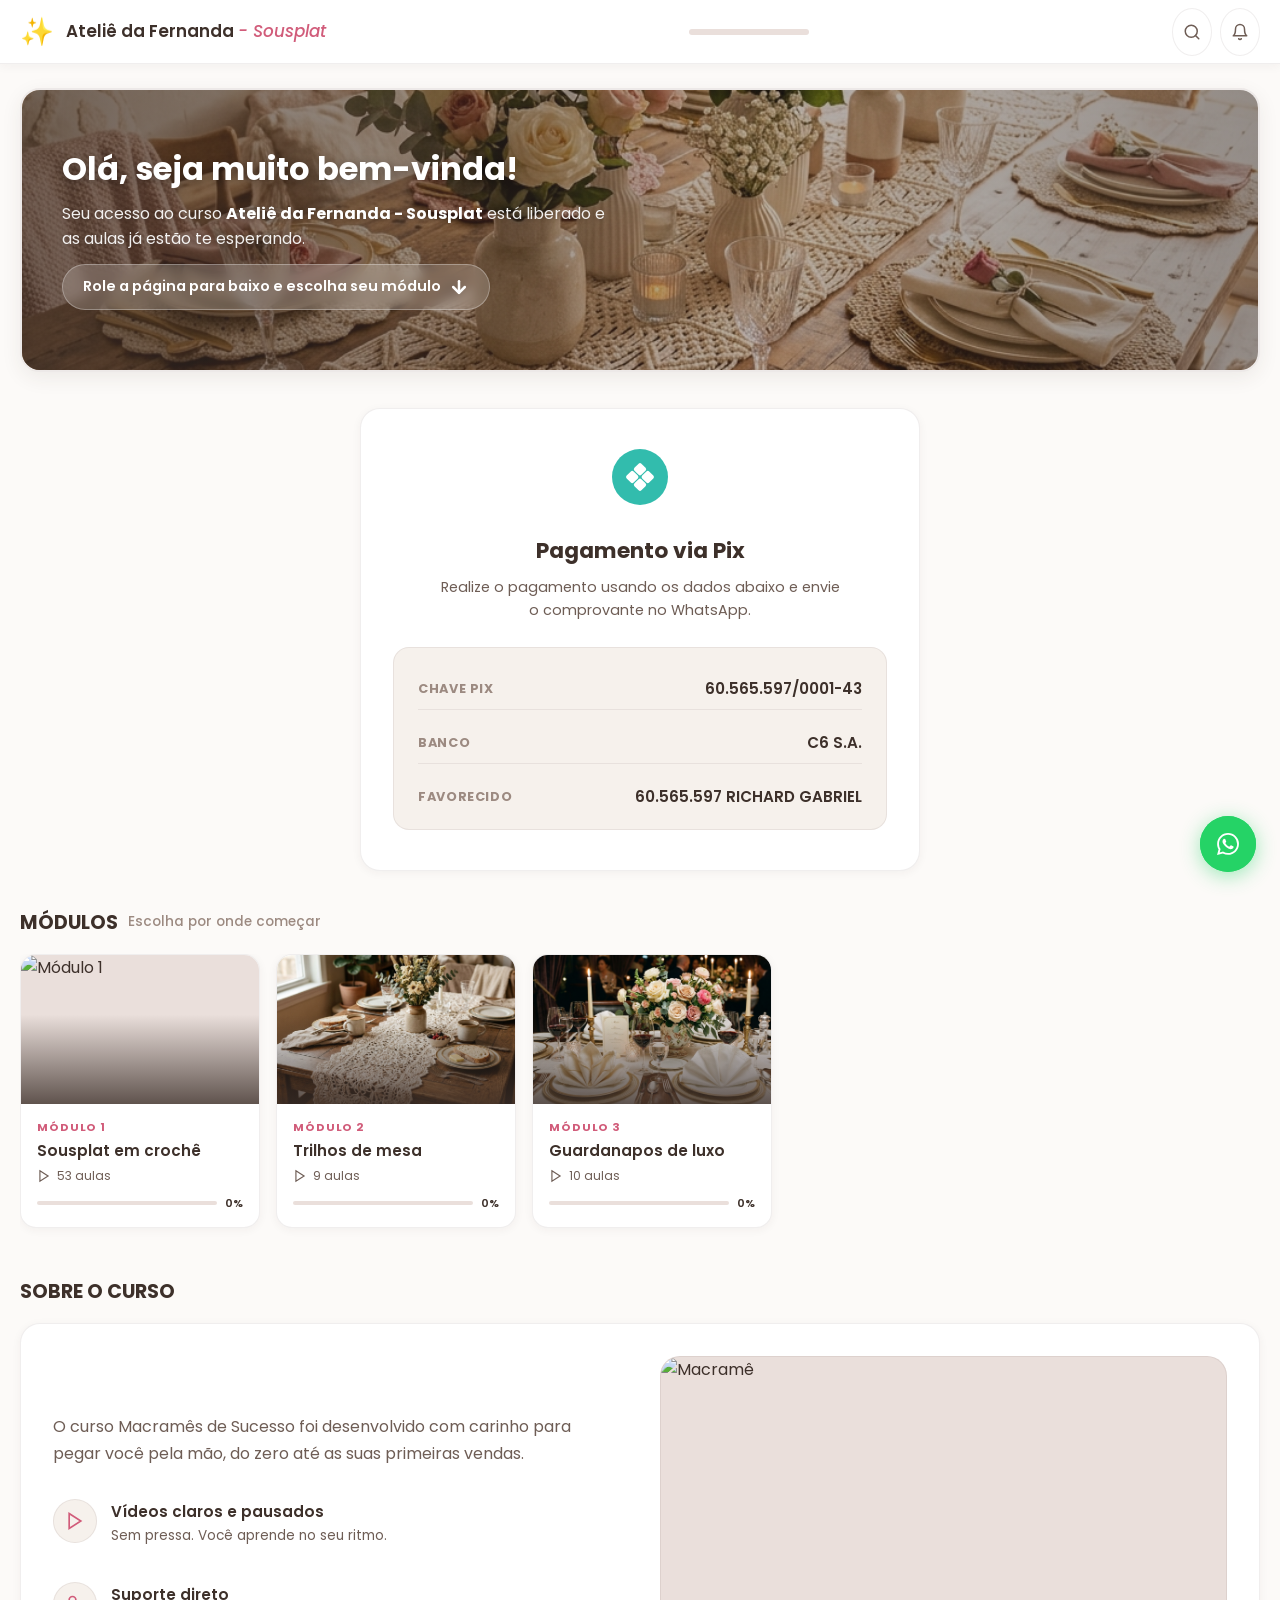
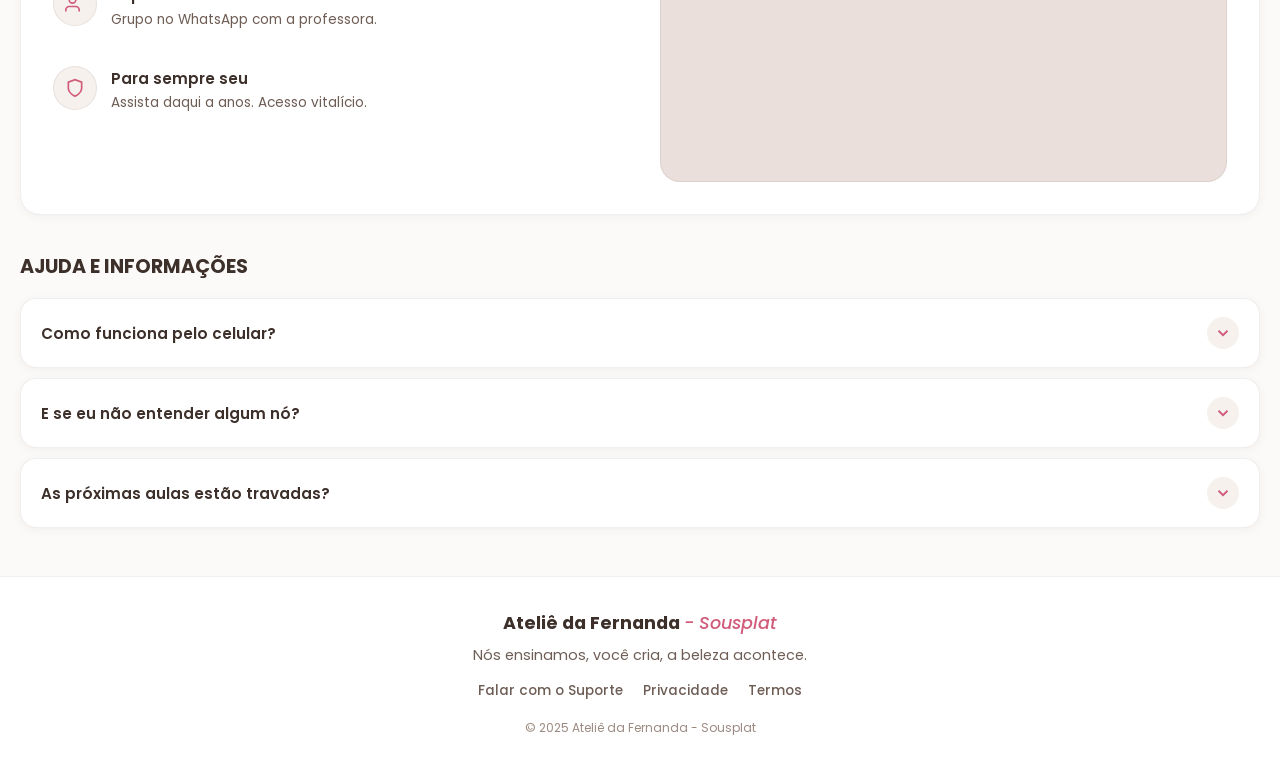
==== commit b9f3bb0a: "feat: atualizacao visual, modulos corrigidos e card pix" ====
--- a/index.html
+++ b/index.html
@@ -4,8 +4,8 @@
 <head>
   <meta charset="UTF-8" />
   <meta name="viewport" content="width=device-width, initial-scale=1.0, maximum-scale=1.0, user-scalable=no" />
-  <meta name="description" content="Área de Membros — Macramês de Sucesso" />
-  <title>Macramês de Sucesso — Área de Membros</title>
+  <meta name="description" content="Área de Membros — Ateliê da Fernanda - Sousplat" />
+  <title>Ateliê da Fernanda - Sousplat — Área de Membros</title>
   <link rel="preconnect" href="https://fonts.googleapis.com" />
   <link rel="preconnect" href="https://fonts.gstatic.com" crossorigin />
   <link href="https://fonts.googleapis.com/css2?family=Poppins:wght@400;500;600;700&display=swap" rel="stylesheet" />
@@ -14,12 +14,14 @@
 
 <body>
 
+
+
   <!-- NAV -->
   <nav class="nav">
     <div class="nav-inner">
       <a href="#" class="nav-logo">
-        <img src="images/logo.png" alt="Logo" style="width:40px;height:40px;border-radius:var(--r-s);object-fit:cover;">
-        <span>Macramês <em>de Sucesso</em></span>
+        <span style="font-size:1.7rem;line-height:1;display:flex;align-items:center;">✨</span>
+        <span>Ateliê da Fernanda <em>- Sousplat</em></span>
       </a>
       <div class="nav-mid">
         <span style="display:none" id="navPct">0%</span>
@@ -45,14 +47,60 @@
   <!-- WELCOME BANNER -->
   <div class="welcome">
     <div class="welcome-box">
-      <h1>Olá, seja muito bem-vinda!</h1>
-      <p>Seu acesso ao curso <strong>Macramês de Sucesso</strong> está liberado e as aulas já estão te esperando.</p>
-      <div class="scroll-hint">
-        Role a página para baixo e escolha seu módulo <svg width="20" height="20" viewBox="0 0 24 24" fill="none"
-          stroke="currentColor" stroke-width="3" stroke-linecap="round" stroke-linejoin="round">
-          <line x1="12" y1="5" x2="12" y2="19" />
-          <polyline points="19 12 12 19 5 12" />
+      <div class="welcome-banner-img">
+        <img src="images/banner.png" alt="Macramês de Sucesso" />
+        <div class="welcome-banner-overlay"></div>
+        <div class="welcome-banner-content">
+          <h1>Olá, seja muito bem-vinda!</h1>
+          <p>Seu acesso ao curso <strong>Ateliê da Fernanda - Sousplat</strong> está liberado e as aulas já estão te esperando.</p>
+          <a href="#modulos" class="scroll-hint">
+            Role a página para baixo e escolha seu módulo <svg width="20" height="20" viewBox="0 0 24 24" fill="none"
+              stroke="currentColor" stroke-width="3" stroke-linecap="round" stroke-linejoin="round">
+              <line x1="12" y1="5" x2="12" y2="19" />
+              <polyline points="19 12 12 19 5 12" />
+            </svg>
+          </a>
+        </div>
+      </div>
+    </div>
+  </div>
+
+  <!-- CARD PIX -->
+  <div class="section">
+    <div class="pix-card">
+      <div class="pix-card-icon">
+        <svg xmlns="http://www.w3.org/2000/svg" viewBox="0 0 512 512" width="56" height="56">
+          <circle cx="256" cy="256" r="256" fill="#32BCAD"/>
+          <g fill="white">
+            <!-- Topo -->
+            <rect x="211" y="140" width="90" height="90" rx="18" transform="rotate(45 256 185)"/>
+            <!-- Baixo -->
+            <rect x="211" y="282" width="90" height="90" rx="18" transform="rotate(45 256 327)"/>
+            <!-- Esquerda -->
+            <rect x="140" y="211" width="90" height="90" rx="18" transform="rotate(45 185 256)"/>
+            <!-- Direita -->
+            <rect x="282" y="211" width="90" height="90" rx="18" transform="rotate(45 327 256)"/>
+          </g>
         </svg>
+      </div>
+      <h2 class="pix-card-title">Pagamento via Pix</h2>
+      <p class="pix-card-sub">Realize o pagamento usando os dados abaixo e envie o comprovante no WhatsApp.</p>
+      <div class="pix-card-dados">
+        <div class="pix-dado">
+          <span class="pix-dado-label">Chave Pix</span>
+          <!-- ✏️ EDITE AQUI: substitua pelo seu CPF, e-mail ou chave aleatória -->
+          <span class="pix-dado-val" id="pixKey">60.565.597/0001-43</span>
+        </div>
+        <div class="pix-dado">
+          <span class="pix-dado-label">Banco</span>
+          <!-- ✏️ EDITE AQUI: nome do seu banco -->
+          <span class="pix-dado-val">C6 S.A.</span>
+        </div>
+        <div class="pix-dado">
+          <span class="pix-dado-label">Favorecido</span>
+          <!-- ✏️ EDITE AQUI: seu nome completo -->
+          <span class="pix-dado-val">60.565.597 RICHARD GABRIEL</span>
+        </div>
       </div>
     </div>
   </div>
@@ -66,7 +114,7 @@
   </div>
 
   <!-- PLAYER + LESSON LIST -->
-  <div class="player-area" id="playerArea">
+  <div class="player-area" id="playerArea" style="display:none">
     <div class="vp-wrap">
       <div class="vp-screen">
         <div class="vp-placeholder" id="vPlaceholder">
@@ -144,7 +192,7 @@
                 </svg></div>
               <div class="feat-txt">
                 <h4>Suporte direto</h4>
-                <p>Grupo VIP no WhatsApp com a professora.</p>
+                <p>Grupo no WhatsApp com a professora.</p>
               </div>
             </div>
             <div class="feat">
@@ -207,12 +255,24 @@
 
   <!-- FOOTER -->
   <footer class="footer">
-    <div class="f-logo">Macramês <em>de Sucesso</em></div>
+    <div class="f-logo">Ateliê da Fernanda <em>- Sousplat</em></div>
     <p style="font-size:.9rem; color:var(--ink-2); max-width:400px; margin:0 auto">Nós ensinamos, você cria, a beleza
       acontece.</p>
     <div class="f-links"><a href="#">Falar com o Suporte</a><a href="#">Privacidade</a><a href="#">Termos</a></div>
-    <p class="f-copy">© 2025 Macramês de Sucesso</p>
+    <p class="f-copy">© 2025 Ateliê da Fernanda - Sousplat</p>
   </footer>
+
+  <!-- BOTÃO FLUTUANTE WHATSAPP -->
+  <!-- EDITE O LINK ABAIXO com o link do seu grupo do WhatsApp -->
+  <a href="https://chat.whatsapp.com/SEU_LINK_AQUI"
+     target="_blank"
+     class="whatsapp-fab"
+     id="whatsappBtn"
+     aria-label="Entrar no grupo do WhatsApp">
+    <svg viewBox="0 0 24 24" fill="currentColor" xmlns="http://www.w3.org/2000/svg">
+      <path d="M17.472 14.382c-.297-.149-1.758-.867-2.03-.967-.273-.099-.471-.148-.67.15-.197.297-.767.966-.94 1.164-.173.199-.347.223-.644.075-.297-.15-1.255-.463-2.39-1.475-.883-.788-1.48-1.761-1.653-2.059-.173-.297-.018-.458.13-.606.134-.133.298-.347.446-.52.149-.174.198-.298.298-.497.099-.198.05-.371-.025-.52-.075-.149-.669-1.612-.916-2.207-.242-.579-.487-.5-.669-.51-.173-.008-.371-.01-.57-.01-.198 0-.52.074-.792.372-.272.297-1.04 1.016-1.04 2.479 0 1.462 1.065 2.875 1.213 3.074.149.198 2.096 3.2 5.077 4.487.709.306 1.262.489 1.694.625.712.227 1.36.195 1.871.118.571-.085 1.758-.719 2.006-1.413.248-.694.248-1.289.173-1.413-.074-.124-.272-.198-.57-.347m-5.421 7.403h-.004a9.87 9.87 0 01-5.031-1.378l-.361-.214-3.741.982.998-3.648-.235-.374a9.86 9.86 0 01-1.51-5.26c.001-5.45 4.436-9.884 9.888-9.884 2.64 0 5.122 1.03 6.988 2.898a9.825 9.825 0 012.893 6.994c-.003 5.45-4.437 9.884-9.885 9.884m8.413-18.297A11.815 11.815 0 0012.05 0C5.495 0 .16 5.335.157 11.892c0 2.096.547 4.142 1.588 5.945L.057 24l6.305-1.654a11.882 11.882 0 005.683 1.448h.005c6.554 0 11.89-5.335 11.893-11.893a11.821 11.821 0 00-3.48-8.413z"/>
+    </svg>
+  </a>
 
   <script src="script.js"></script>
 </body>
--- a/style.css
+++ b/style.css
@@ -25,6 +25,28 @@
 }
 
 /* ═══════════════════════════════════════════════════════════
+   CARD PIX
+═══════════════════════════════════════════════════════════ */
+.pix-card{background:var(--card);border:1px solid var(--border);border-radius:var(--r-xl);padding:40px 32px;text-align:center;box-shadow:var(--sh-s);max-width:560px;margin:0 auto}
+.pix-card-icon{font-size:2rem;margin-bottom:12px}
+.pix-card-title{font-size:1.35rem;font-weight:700;color:var(--ink);margin-bottom:8px}
+.pix-card-sub{font-size:.9rem;color:var(--ink-2);line-height:1.6;max-width:400px;margin:0 auto 24px}
+.pix-card-dados{display:flex;flex-direction:column;gap:12px;text-align:left;background:var(--bg-2);border-radius:var(--r-l);padding:20px 24px;border:1px solid var(--border)}
+.pix-dado{display:flex;align-items:center;justify-content:space-between;gap:16px;padding:8px 0;border-bottom:1px solid var(--border)}
+.pix-dado:last-child{border-bottom:none;padding-bottom:0}
+.pix-dado-label{font-size:.8rem;font-weight:700;color:var(--ink-3);text-transform:uppercase;letter-spacing:.05em;flex-shrink:0}
+.pix-dado-val{font-size:.95rem;font-weight:600;color:var(--ink);text-align:right}
+
+/* ═══════════════════════════════════════════════════════════
+   BOTÃO FLUTUANTE WHATSAPP
+═══════════════════════════════════════════════════════════ */
+.whatsapp-fab{position:fixed;bottom:28px;right:24px;z-index:999;background:#25D366;color:#fff;display:flex;align-items:center;justify-content:center;width:56px;height:56px;border-radius:50%;box-shadow:0 4px 20px rgba(37,211,102,.45);text-decoration:none;transition:transform .2s ease,box-shadow .2s ease}
+.whatsapp-fab:hover{transform:translateY(-3px) scale(1.04);box-shadow:0 8px 28px rgba(37,211,102,.55)}
+.whatsapp-fab svg{width:22px;height:22px;flex-shrink:0}
+.whatsapp-fab::before{content:'';position:absolute;inset:0;border-radius:var(--pill);background:#25D366;animation:wapulse 2.5s ease-out infinite;z-index:-1}
+@keyframes wapulse{0%{opacity:.6;transform:scale(1)}70%{opacity:0;transform:scale(1.35)}100%{opacity:0;transform:scale(1.35)}}
+
+/* ═══════════════════════════════════════════════════════════
    RESET & TIPOGRAFIA
 ═══════════════════════════════════════════════════════════ */
 *,*::before,*::after{box-sizing:border-box;margin:0;padding:0}
@@ -58,13 +80,16 @@
    WELCOME BANNER (INSTRUÇÃO CLARA)
 ═══════════════════════════════════════════════════════════ */
 .welcome{max-width:1280px;margin:0 auto;padding:24px 20px 0}
-.welcome-box{background:var(--card);border:2px solid var(--border);border-radius:var(--r-xl);padding:32px 24px;text-align:center;box-shadow:var(--sh-m);position:relative;overflow:hidden}
-.welcome-box::before{content:'';position:absolute;top:0;left:0;right:0;height:4px;background:var(--accent)}
-.welcome-box h1{font-size:clamp(1.4rem, 4vw, 1.8rem);color:var(--accent);margin-bottom:12px;font-weight:700;line-height:1.2}
-.welcome-box p{font-size:1.05rem;color:var(--ink);line-height:1.6;max-width:700px;margin:0 auto 16px}
-.welcome-box strong{font-weight:600}
-.scroll-hint{display:inline-flex;align-items:center;gap:8px;background:var(--bg-2);padding:10px 24px;border-radius:var(--pill);font-weight:600;color:var(--img);font-size:.95rem;margin-top:8px;border:1px solid var(--border)}
-.scroll-hint svg{color:var(--accent);animation:bounce 2s infinite}
+.welcome-box{border-radius:var(--r-xl);overflow:hidden;box-shadow:var(--sh-m);position:relative;border:2px solid var(--border)}
+.welcome-banner-img{position:relative;width:100%;height:280px;overflow:hidden}
+.welcome-banner-img img{width:100%;height:100%;object-fit:cover;object-position:center;display:block}
+.welcome-banner-overlay{position:absolute;inset:0;background:linear-gradient(to right, rgba(61,48,42,.72) 0%, rgba(61,48,42,.35) 60%, rgba(61,48,42,.55) 100%)}
+.welcome-banner-content{position:absolute;inset:0;display:flex;flex-direction:column;align-items:flex-start;justify-content:center;padding:32px 40px;gap:12px}
+.welcome-banner-content h1{font-size:clamp(1.4rem,4vw,2rem);color:#fff;font-weight:700;line-height:1.2;text-shadow:0 2px 8px rgba(0,0,0,.3)}
+.welcome-banner-content p{font-size:1rem;color:rgba(255,255,255,.92);line-height:1.6;max-width:560px;text-shadow:0 1px 4px rgba(0,0,0,.2)}
+.welcome-banner-content strong{font-weight:700;color:#fff}
+.scroll-hint{display:inline-flex;align-items:center;gap:8px;background:rgba(255,255,255,.18);backdrop-filter:blur(6px);padding:10px 20px;border-radius:var(--pill);font-weight:600;color:#fff;font-size:.9rem;border:1px solid rgba(255,255,255,.3)}
+.scroll-hint svg{color:#fff;animation:bounce 2s infinite}
 
 @keyframes bounce {
   0%, 20%, 50%, 80%, 100% {transform: translateY(0);}
@@ -141,6 +166,11 @@
 .les-list-wrap{overflow-y:auto;flex:1}
 .mod-divider{padding:10px 20px;font-size:.75rem;font-weight:700;letter-spacing:.05em;text-transform:uppercase;color:var(--accent);background:var(--bg-3);border-top:1px solid var(--border);border-bottom:1px solid var(--border);position:sticky;top:0;z-index:2}
 .mod-divider:first-child{border-top:none}
+.mod-divider-toggle{cursor:pointer;display:flex;align-items:center;justify-content:space-between;user-select:none;}
+.mod-divider-toggle:hover{background:var(--bg-2)}
+.mod-toggle-icon{font-size:.65rem;color:var(--accent);margin-left:8px;transition:transform var(--tr);flex-shrink:0}
+.mod-group{display:none}
+.mod-group.open{display:block}
 .les{display:flex;align-items:center;gap:12px;padding:14px 20px;cursor:pointer;transition:background var(--tr);position:relative;border-bottom:1px solid var(--border-2)}
 .les:hover{background:var(--bg-2)}
 .les.active{background:var(--accent-glass)}
@@ -194,7 +224,9 @@
 }
 @media(max-width:768px){
   .nav-mid{display:none}
-  .welcome-box{padding:24px 16px}
+  .welcome-box{padding:0}
+  .welcome-banner-img{height:200px}
+  .welcome-banner-content{padding:20px 20px}
   .mod-card{flex:0 0 200px}
   .section{padding:28px 16px 0}
   .player-area{padding:20px 16px 0}
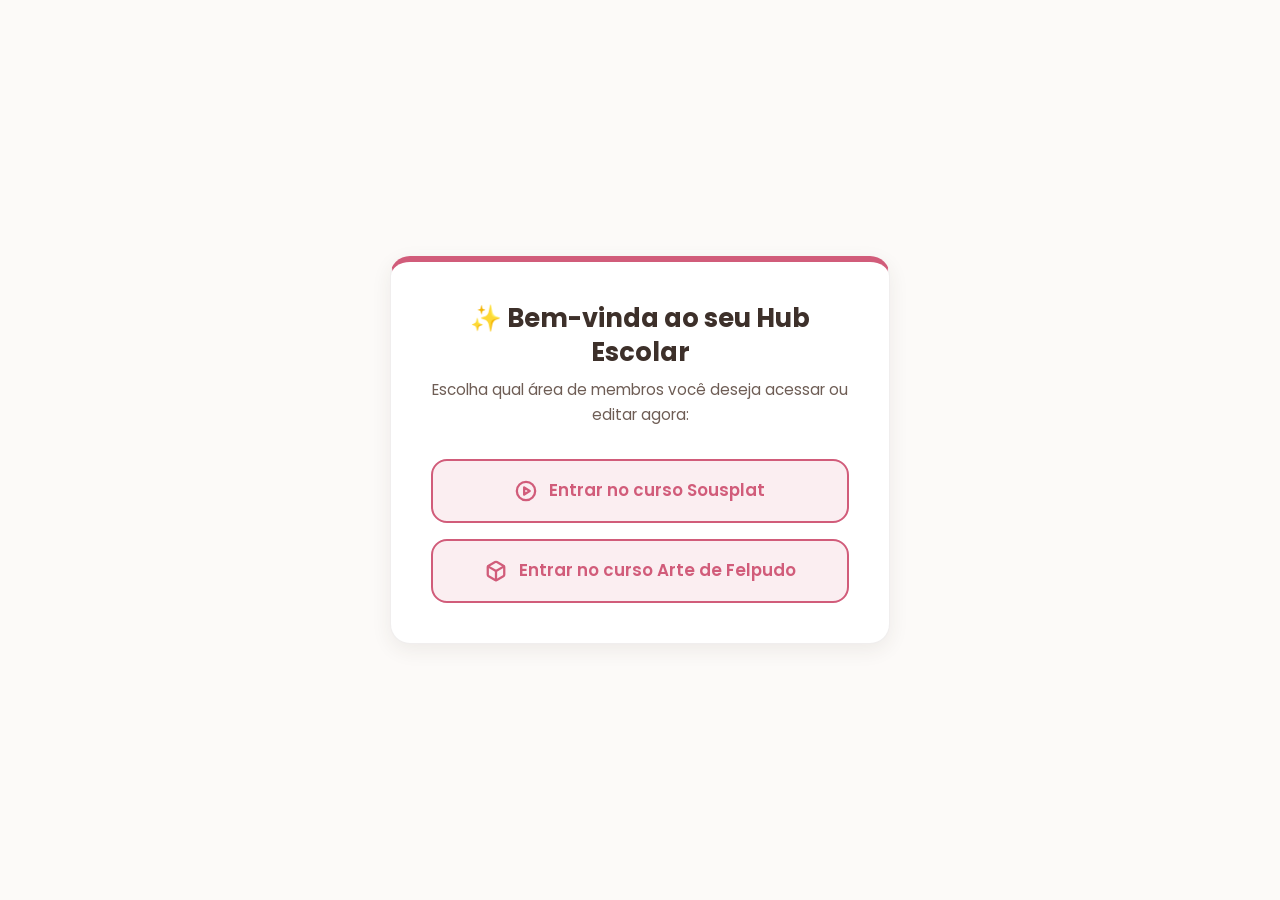
==== commit 4a1fa8b1: "Refatorando estrutura para multiplos domínios, add copypix e thumbnails" ====
--- a/index.html
+++ b/index.html
@@ -1,280 +1,38 @@
 <!DOCTYPE html>
 <html lang="pt-BR">
-
 <head>
-  <meta charset="UTF-8" />
-  <meta name="viewport" content="width=device-width, initial-scale=1.0, maximum-scale=1.0, user-scalable=no" />
-  <meta name="description" content="Área de Membros — Ateliê da Fernanda - Sousplat" />
-  <title>Ateliê da Fernanda - Sousplat — Área de Membros</title>
+  <meta charset="UTF-8">
+  <meta name="viewport" content="width=device-width, initial-scale=1.0">
+  <title>Portal de Acesso - Ateliê da Fernanda</title>
   <link rel="preconnect" href="https://fonts.googleapis.com" />
   <link rel="preconnect" href="https://fonts.gstatic.com" crossorigin />
   <link href="https://fonts.googleapis.com/css2?family=Poppins:wght@400;500;600;700&display=swap" rel="stylesheet" />
-  <link rel="stylesheet" href="style.css" />
+  <link rel="stylesheet" href="style.css?v=6" />
+  <style>
+    body { display: flex; align-items: center; justify-content: center; min-height: 100vh; padding: 20px; background: var(--bg); }
+    .portal-box { background: var(--card); border: 1px solid var(--border); box-shadow: var(--sh-m); border-radius: var(--r-xl); padding: 40px; text-align: center; max-width: 500px; width: 100%; border-top: 6px solid var(--accent); }
+    .portal-box h1 { font-size: 1.6rem; color: var(--ink); margin-bottom: 8px; line-height: 1.3;}
+    .portal-box p { color: var(--ink-2); margin-bottom: 32px; font-size: .95rem; }
+    .portal-links { display: flex; flex-direction: column; gap: 16px; }
+    .portal-btn { display: flex; align-items: center; justify-content: center; gap: 12px; padding: 16px; border-radius: var(--r-l); background: var(--accent-glass); color: var(--accent); border: 2px solid var(--accent); font-weight: 600; font-size: 1.05rem; transition: all var(--tr); text-decoration: none;}
+    .portal-btn:hover { background: var(--accent); color: #fff; transform: translateY(-3px); box-shadow: var(--sh-s); border-color: var(--accent);}
+    .portal-btn svg { width: 22px; height: 22px; }
+  </style>
 </head>
-
 <body>
-
-
-
-  <!-- NAV -->
-  <nav class="nav">
-    <div class="nav-inner">
-      <a href="#" class="nav-logo">
-        <span style="font-size:1.7rem;line-height:1;display:flex;align-items:center;">✨</span>
-        <span>Ateliê da Fernanda <em>- Sousplat</em></span>
+  <div class="portal-box">
+    <h1>✨ Bem-vinda ao seu Hub Escolar</h1>
+    <p>Escolha qual área de membros você deseja acessar ou editar agora:</p>
+    <div class="portal-links">
+      <a href="sousplat/" class="portal-btn">
+        <svg viewBox="0 0 24 24" fill="none" stroke="currentColor" stroke-width="2.5" stroke-linecap="round" stroke-linejoin="round"><circle cx="12" cy="12" r="10"></circle><polygon points="10 8 16 12 10 16 10 8"></polygon></svg>
+        Entrar no curso Sousplat
       </a>
-      <div class="nav-mid">
-        <span style="display:none" id="navPct">0%</span>
-        <div class="nav-pbar">
-          <div class="nav-pfill" id="navPfill"></div>
-        </div>
-      </div>
-      <div class="nav-right">
-        <button class="btn-icon" id="btnSearch" aria-label="Pesquisar"><svg width="18" height="18" viewBox="0 0 24 24"
-            fill="none" stroke="currentColor" stroke-width="2" stroke-linecap="round" stroke-linejoin="round">
-            <circle cx="11" cy="11" r="8" />
-            <line x1="21" y1="21" x2="16.65" y2="16.65" />
-          </svg></button>
-        <button class="btn-icon" id="btnNotif" aria-label="Notificações"><svg width="18" height="18" viewBox="0 0 24 24"
-            fill="none" stroke="currentColor" stroke-width="2" stroke-linecap="round" stroke-linejoin="round">
-            <path d="M18 8A6 6 0 0 0 6 8c0 7-3 9-3 9h18s-3-2-3-9" />
-            <path d="M13.73 21a2 2 0 0 1-3.46 0" />
-          </svg></button>
-      </div>
-    </div>
-  </nav>
-
-  <!-- WELCOME BANNER -->
-  <div class="welcome">
-    <div class="welcome-box">
-      <div class="welcome-banner-img">
-        <img src="images/banner.png" alt="Macramês de Sucesso" />
-        <div class="welcome-banner-overlay"></div>
-        <div class="welcome-banner-content">
-          <h1>Olá, seja muito bem-vinda!</h1>
-          <p>Seu acesso ao curso <strong>Ateliê da Fernanda - Sousplat</strong> está liberado e as aulas já estão te esperando.</p>
-          <a href="#modulos" class="scroll-hint">
-            Role a página para baixo e escolha seu módulo <svg width="20" height="20" viewBox="0 0 24 24" fill="none"
-              stroke="currentColor" stroke-width="3" stroke-linecap="round" stroke-linejoin="round">
-              <line x1="12" y1="5" x2="12" y2="19" />
-              <polyline points="19 12 12 19 5 12" />
-            </svg>
-          </a>
-        </div>
-      </div>
+      <a href="felpudo/" class="portal-btn">
+        <svg viewBox="0 0 24 24" fill="none" stroke="currentColor" stroke-width="2.5" stroke-linecap="round" stroke-linejoin="round"><path d="M21 16V8a2 2 0 0 0-1-1.73l-7-4a2 2 0 0 0-2 0l-7 4A2 2 0 0 0 3 8v8a2 2 0 0 0 1 1.73l7 4a2 2 0 0 0 2 0l7-4A2 2 0 0 0 21 16z"></path><polyline points="3.27 6.96 12 12.01 20.73 6.96"></polyline><line x1="12" y1="22.08" x2="12" y2="12"></line></svg>
+        Entrar no curso Arte de Felpudo
+      </a>
     </div>
   </div>
-
-  <!-- CARD PIX -->
-  <div class="section">
-    <div class="pix-card">
-      <div class="pix-card-icon">
-        <svg xmlns="http://www.w3.org/2000/svg" viewBox="0 0 512 512" width="56" height="56">
-          <circle cx="256" cy="256" r="256" fill="#32BCAD"/>
-          <g fill="white">
-            <!-- Topo -->
-            <rect x="211" y="140" width="90" height="90" rx="18" transform="rotate(45 256 185)"/>
-            <!-- Baixo -->
-            <rect x="211" y="282" width="90" height="90" rx="18" transform="rotate(45 256 327)"/>
-            <!-- Esquerda -->
-            <rect x="140" y="211" width="90" height="90" rx="18" transform="rotate(45 185 256)"/>
-            <!-- Direita -->
-            <rect x="282" y="211" width="90" height="90" rx="18" transform="rotate(45 327 256)"/>
-          </g>
-        </svg>
-      </div>
-      <h2 class="pix-card-title">Pagamento via Pix</h2>
-      <p class="pix-card-sub">Realize o pagamento usando os dados abaixo e envie o comprovante no WhatsApp.</p>
-      <div class="pix-card-dados">
-        <div class="pix-dado">
-          <span class="pix-dado-label">Chave Pix</span>
-          <!-- ✏️ EDITE AQUI: substitua pelo seu CPF, e-mail ou chave aleatória -->
-          <span class="pix-dado-val" id="pixKey">60.565.597/0001-43</span>
-        </div>
-        <div class="pix-dado">
-          <span class="pix-dado-label">Banco</span>
-          <!-- ✏️ EDITE AQUI: nome do seu banco -->
-          <span class="pix-dado-val">C6 S.A.</span>
-        </div>
-        <div class="pix-dado">
-          <span class="pix-dado-label">Favorecido</span>
-          <!-- ✏️ EDITE AQUI: seu nome completo -->
-          <span class="pix-dado-val">60.565.597 RICHARD GABRIEL</span>
-        </div>
-      </div>
-    </div>
-  </div>
-
-  <!-- MODULES SCROLL (gerado pelo script.js) -->
-  <div class="section" id="modulos">
-    <div class="s-header">
-      <div class="s-title">MÓDULOS <small>Escolha por onde começar</small></div>
-    </div>
-    <div class="mod-scroll" id="modScroll"></div>
-  </div>
-
-  <!-- PLAYER + LESSON LIST -->
-  <div class="player-area" id="playerArea" style="display:none">
-    <div class="vp-wrap">
-      <div class="vp-screen">
-        <div class="vp-placeholder" id="vPlaceholder">
-          <div class="pi" id="vPlayBtn" role="button" tabindex="0" aria-label="Reproduzir">
-            <svg width="28" height="28" viewBox="0 0 24 24" fill="none">
-              <path d="M8 5v14l11-7L8 5z" fill="currentColor" />
-            </svg>
-          </div>
-          <p>Clique aqui para começar a aula</p>
-        </div>
-      </div>
-      <div class="vp-bottom">
-        <div class="vp-info">
-          <div class="vp-lbl" id="vLbl">Módulo 01 · Aula 01</div>
-          <div class="vp-ttl" id="vTtl">Boas-vindas ao curso</div>
-        </div>
-        <div class="vp-acts">
-          <button class="btn-sm" id="btnDone"><svg width="14" height="14" viewBox="0 0 24 24" fill="none"
-              stroke="currentColor" stroke-width="2.5">
-              <polyline points="20 6 9 17 4 12" />
-            </svg> Marcar concluída</button>
-          <button class="btn-sm"><svg width="14" height="14" viewBox="0 0 24 24" fill="none" stroke="currentColor"
-              stroke-width="2">
-              <path d="M19 21l-7-5-7 5V5a2 2 0 0 1 2-2h10a2 2 0 0 1 2 2z" />
-            </svg> Salvar</button>
-        </div>
-      </div>
-      <div class="vp-nav">
-        <button class="nav-btn" id="btnPrev"><svg width="16" height="16" viewBox="0 0 24 24" fill="none"
-            stroke="currentColor" stroke-width="2">
-            <path d="M19 12H5M12 5l-7 7 7 7" />
-          </svg> Aula Anterior</button>
-        <span class="les-ctr" id="lesCtr">1 / 14</span>
-        <button class="nav-btn next" id="btnNext">Próxima Aula <svg width="16" height="16" viewBox="0 0 24 24"
-            fill="none" stroke="currentColor" stroke-width="2">
-            <path d="M5 12h14M12 5l7 7-7 7" />
-          </svg></button>
-      </div>
-    </div>
-
-    <!-- LESSON LIST LATERAL (gerado pelo script.js) -->
-    <div class="les-panel">
-      <div class="lp-head">
-        <h3>Resumo de Aulas</h3><span id="lpCount">0/14</span>
-      </div>
-      <div class="les-list-wrap"></div>
-    </div>
-  </div>
-
-  <!-- ABOUT -->
-  <div class="section">
-    <div class="s-header">
-      <div class="s-title">SOBRE O CURSO</div>
-    </div>
-    <div class="about-box">
-      <div class="about-grid">
-        <div>
-          <p style="font-size:1rem;color:var(--ink-2);line-height:1.7;margin-bottom:20px">O curso Macramês de Sucesso foi desenvolvido com carinho para pegar você pela mão, do zero até as suas primeiras vendas.</p>
-          <div style="display:flex;flex-direction:column;gap:12px">
-            <div class="feat">
-              <div class="feat-ico"><svg width="20" height="20" viewBox="0 0 24 24" fill="none" stroke="currentColor"
-                  stroke-width="2">
-                  <polygon points="5 3 19 12 5 21" />
-                </svg></div>
-              <div class="feat-txt">
-                <h4>Vídeos claros e pausados</h4>
-                <p>Sem pressa. Você aprende no seu ritmo.</p>
-              </div>
-            </div>
-            <div class="feat">
-              <div class="feat-ico"><svg width="20" height="20" viewBox="0 0 24 24" fill="none" stroke="currentColor"
-                  stroke-width="2">
-                  <path d="M17 21v-2a4 4 0 0 0-4-4H5a4 4 0 0 0-4 4v2" />
-                  <circle cx="9" cy="7" r="4" />
-                </svg></div>
-              <div class="feat-txt">
-                <h4>Suporte direto</h4>
-                <p>Grupo no WhatsApp com a professora.</p>
-              </div>
-            </div>
-            <div class="feat">
-              <div class="feat-ico"><svg width="20" height="20" viewBox="0 0 24 24" fill="none" stroke="currentColor"
-                  stroke-width="2">
-                  <path d="M12 22s8-4 8-10V5l-8-3-8 3v7c0 6 8 10 8 10z" />
-                </svg></div>
-              <div class="feat-txt">
-                <h4>Para sempre seu</h4>
-                <p>Assista daqui a anos. Acesso vitalício.</p>
-              </div>
-            </div>
-          </div>
-        </div>
-        <div class="about-img-wrap"><img
-            src="https://opsofzntidohsxbyqmbm.supabase.co/storage/v1/object/public/app-images/heroes/c13e1691-31dd-4f9d-872c-7d768df677e3.png"
-            alt="Macramê" loading="lazy" /></div>
-      </div>
-    </div>
-  </div>
-
-  <!-- FAQ -->
-  <div class="section">
-    <div class="s-header">
-      <div class="s-title">AJUDA E INFORMAÇÕES</div>
-    </div>
-    <div class="faq-wrap">
-      <div class="faq">
-        <div class="faq-q"><span class="faq-qt">Como funciona pelo celular?</span><span class="faq-ch"><svg width="18"
-              height="18" viewBox="0 0 24 24" fill="none" stroke="currentColor" stroke-width="2.5">
-              <polyline points="6 9 12 15 18 9" />
-            </svg></span></div>
-        <div class="faq-a">
-          <p>A plataforma foi pensada para você. Pode assistir todas as aulas pelo seu celular tranquilamente de onde
-            estiver.</p>
-        </div>
-      </div>
-      <div class="faq">
-        <div class="faq-q"><span class="faq-qt">E se eu não entender algum nó?</span><span class="faq-ch"><svg
-              width="18" height="18" viewBox="0 0 24 24" fill="none" stroke="currentColor" stroke-width="2.5">
-              <polyline points="6 9 12 15 18 9" />
-            </svg></span></div>
-        <div class="faq-a">
-          <p>Você pode pausar, voltar a aula quantas vezes precisar. Além disso, a comunidade estará lá para tirar as
-            suas dúvidas.</p>
-        </div>
-      </div>
-      <div class="faq">
-        <div class="faq-q"><span class="faq-qt">As próximas aulas estão travadas?</span><span class="faq-ch"><svg
-              width="18" height="18" viewBox="0 0 24 24" fill="none" stroke="currentColor" stroke-width="2.5">
-              <polyline points="6 9 12 15 18 9" />
-            </svg></span></div>
-        <div class="faq-a">
-          <p>Elas destravam sozinhas assim que você termina as anteriores. Isso ajuda a seguir o passo a passo certinho
-            sem confusão.</p>
-        </div>
-      </div>
-    </div>
-  </div>
-
-  <!-- FOOTER -->
-  <footer class="footer">
-    <div class="f-logo">Ateliê da Fernanda <em>- Sousplat</em></div>
-    <p style="font-size:.9rem; color:var(--ink-2); max-width:400px; margin:0 auto">Nós ensinamos, você cria, a beleza
-      acontece.</p>
-    <div class="f-links"><a href="#">Falar com o Suporte</a><a href="#">Privacidade</a><a href="#">Termos</a></div>
-    <p class="f-copy">© 2025 Ateliê da Fernanda - Sousplat</p>
-  </footer>
-
-  <!-- BOTÃO FLUTUANTE WHATSAPP -->
-  <!-- EDITE O LINK ABAIXO com o link do seu grupo do WhatsApp -->
-  <a href="https://chat.whatsapp.com/SEU_LINK_AQUI"
-     target="_blank"
-     class="whatsapp-fab"
-     id="whatsappBtn"
-     aria-label="Entrar no grupo do WhatsApp">
-    <svg viewBox="0 0 24 24" fill="currentColor" xmlns="http://www.w3.org/2000/svg">
-      <path d="M17.472 14.382c-.297-.149-1.758-.867-2.03-.967-.273-.099-.471-.148-.67.15-.197.297-.767.966-.94 1.164-.173.199-.347.223-.644.075-.297-.15-1.255-.463-2.39-1.475-.883-.788-1.48-1.761-1.653-2.059-.173-.297-.018-.458.13-.606.134-.133.298-.347.446-.52.149-.174.198-.298.298-.497.099-.198.05-.371-.025-.52-.075-.149-.669-1.612-.916-2.207-.242-.579-.487-.5-.669-.51-.173-.008-.371-.01-.57-.01-.198 0-.52.074-.792.372-.272.297-1.04 1.016-1.04 2.479 0 1.462 1.065 2.875 1.213 3.074.149.198 2.096 3.2 5.077 4.487.709.306 1.262.489 1.694.625.712.227 1.36.195 1.871.118.571-.085 1.758-.719 2.006-1.413.248-.694.248-1.289.173-1.413-.074-.124-.272-.198-.57-.347m-5.421 7.403h-.004a9.87 9.87 0 01-5.031-1.378l-.361-.214-3.741.982.998-3.648-.235-.374a9.86 9.86 0 01-1.51-5.26c.001-5.45 4.436-9.884 9.888-9.884 2.64 0 5.122 1.03 6.988 2.898a9.825 9.825 0 012.893 6.994c-.003 5.45-4.437 9.884-9.885 9.884m8.413-18.297A11.815 11.815 0 0012.05 0C5.495 0 .16 5.335.157 11.892c0 2.096.547 4.142 1.588 5.945L.057 24l6.305-1.654a11.882 11.882 0 005.683 1.448h.005c6.554 0 11.89-5.335 11.893-11.893a11.821 11.821 0 00-3.48-8.413z"/>
-    </svg>
-  </a>
-
-  <script src="script.js"></script>
 </body>
-
 </html>
--- a/style.css
+++ b/style.css
@@ -66,9 +66,15 @@
 ═══════════════════════════════════════════════════════════ */
 .nav{position:sticky;top:0;z-index:100;height:var(--nav-h);background:rgba(255,255,255,.96);border-bottom:1px solid var(--border);box-shadow:var(--sh-s);backdrop-filter:blur(8px)}
 .nav-inner{max-width:1280px;margin:0 auto;padding:0 20px;height:100%;display:flex;align-items:center;justify-content:space-between;gap:16px}
-.nav-logo{display:flex;align-items:center;gap:12px;font-size:1.05rem;font-weight:600}
+.nav-logo{display:flex;align-items:center;gap:12px;font-size:1.05rem;font-weight:600;flex-shrink:0}
 .nav-logo-icon{width:34px;height:34px;background:var(--accent);border-radius:var(--r-s);display:flex;align-items:center;justify-content:center;color:#fff}
 .nav-logo em{font-style:italic;color:var(--accent);font-weight:500}
+
+.nav-switcher{display:flex;align-items:center;background:var(--bg-3);padding:4px;border-radius:var(--pill);gap:4px}
+.ns-btn{font-size:.85rem;font-weight:600;color:var(--ink-2);padding:6px 14px;border-radius:var(--pill);transition:all var(--tr);display:flex;align-items:center;gap:6px;position:relative}
+.ns-btn:hover{color:var(--ink)}
+.ns-btn.active{background:var(--card);color:var(--accent);box-shadow:var(--sh-s)}
+
 .nav-mid{display:flex;align-items:center;gap:10px;font-size:.85rem;color:var(--ink-2);font-weight:500}
 .nav-pbar{width:120px;height:6px;background:var(--bg-3);border-radius:3px;overflow:hidden}
 .nav-pfill{height:100%;background:var(--accent);border-radius:3px;transition:width .4s ease}
@@ -214,6 +220,89 @@
 .f-copy{font-size:.75rem;color:var(--ink-3)}
 
 /* ═══════════════════════════════════════════════════════════
+   MATERIAIS DE APOIO
+═══════════════════════════════════════════════════════════ */
+.apoio-card {
+  background: var(--card);
+  border-radius: var(--r-xl);
+  padding: 32px;
+  display: flex;
+  align-items: flex-start;
+  gap: 24px;
+  box-shadow: var(--sh-s);
+  border: 1px solid var(--border);
+}
+.apoio-icon-wrap {
+  width: 70px;
+  height: 70px;
+  background: var(--accent-glass);
+  border-radius: var(--r-m);
+  display: flex;
+  align-items: center;
+  justify-content: center;
+  color: var(--accent);
+  flex-shrink: 0;
+}
+.apoio-icon-wrap svg {
+  width: 32px;
+  height: 32px;
+}
+.apoio-content {
+  flex: 1;
+}
+.apoio-badge {
+  display: inline-flex;
+  align-items: center;
+  gap: 6px;
+  padding: 4px 12px;
+  background: var(--green-glass);
+  color: var(--green);
+  font-size: 0.7rem;
+  font-weight: 700;
+  border-radius: var(--pill);
+  text-transform: uppercase;
+  letter-spacing: 0.05em;
+  margin-bottom: 12px;
+}
+.apoio-title {
+  font-size: 1.4rem;
+  color: var(--ink);
+  font-weight: 700;
+  margin-bottom: 4px;
+  line-height: 1.2;
+}
+.apoio-desc {
+  font-size: .95rem;
+  color: var(--ink-2);
+  margin-bottom: 24px;
+}
+.apoio-btn {
+  display: inline-flex;
+  align-items: center;
+  gap: 8px;
+  background: var(--green);
+  color: #fff;
+  padding: 12px 24px;
+  border-radius: var(--pill);
+  font-weight: 600;
+  font-size: 0.95rem;
+  transition: all var(--tr);
+}
+.apoio-btn:hover {
+  background: #347a42;
+  transform: translateY(-2px);
+  box-shadow: 0 6px 16px rgba(62, 141, 78, 0.35);
+  color: #fff;
+}
+@media(max-width: 768px) {
+  .apoio-card {
+    flex-direction: column;
+    padding: 24px;
+    gap: 16px;
+  }
+}
+
+/* ═══════════════════════════════════════════════════════════
    MOBILE & RESPONSIVE TWEAKS (CELULAR PERFEITO)
 ═══════════════════════════════════════════════════════════ */
 @media(max-width:1024px){
@@ -244,3 +333,49 @@
   .vp-ttl{font-size:1.05rem}
   .nav-btn{font-size:.8rem;padding:8px 14px}
 }
+
+
+/* ═══════════════════════════════════════════════════════════
+   TOAST NOTIFICATION & COPY PIX
+═══════════════════════════════════════════════════════════ */
+.toast-notice {
+  position: fixed;
+  bottom: 32px;
+  left: 50%;
+  transform: translateX(-50%) translateY(150px);
+  background: var(--green);
+  color: #fff;
+  padding: 14px 24px;
+  border-radius: var(--pill);
+  font-size: 0.95rem;
+  font-weight: 500;
+  box-shadow: 0 8px 24px rgba(62,141,78,0.3);
+  transition: transform 0.4s cubic-bezier(0.175, 0.885, 0.32, 1.275);
+  z-index: 9999;
+  display: flex;
+  align-items: center;
+  gap: 10px;
+  pointer-events: none;
+}
+.toast-notice.show {
+  transform: translateX(-50%) translateY(0);
+}
+.pix-dado-val.copyable {
+  cursor: pointer;
+  display: inline-flex;
+  align-items: center;
+  gap: 8px;
+  background: var(--bg-2);
+  padding: 6px 14px;
+  border-radius: var(--r-m);
+  transition: all var(--tr);
+  color: var(--ink);
+  font-weight: 600;
+}
+.pix-dado-val.copyable:hover {
+  background: var(--bg-3);
+  color: var(--accent);
+}
+.pix-dado-val.copyable:active {
+  transform: scale(0.96);
+}
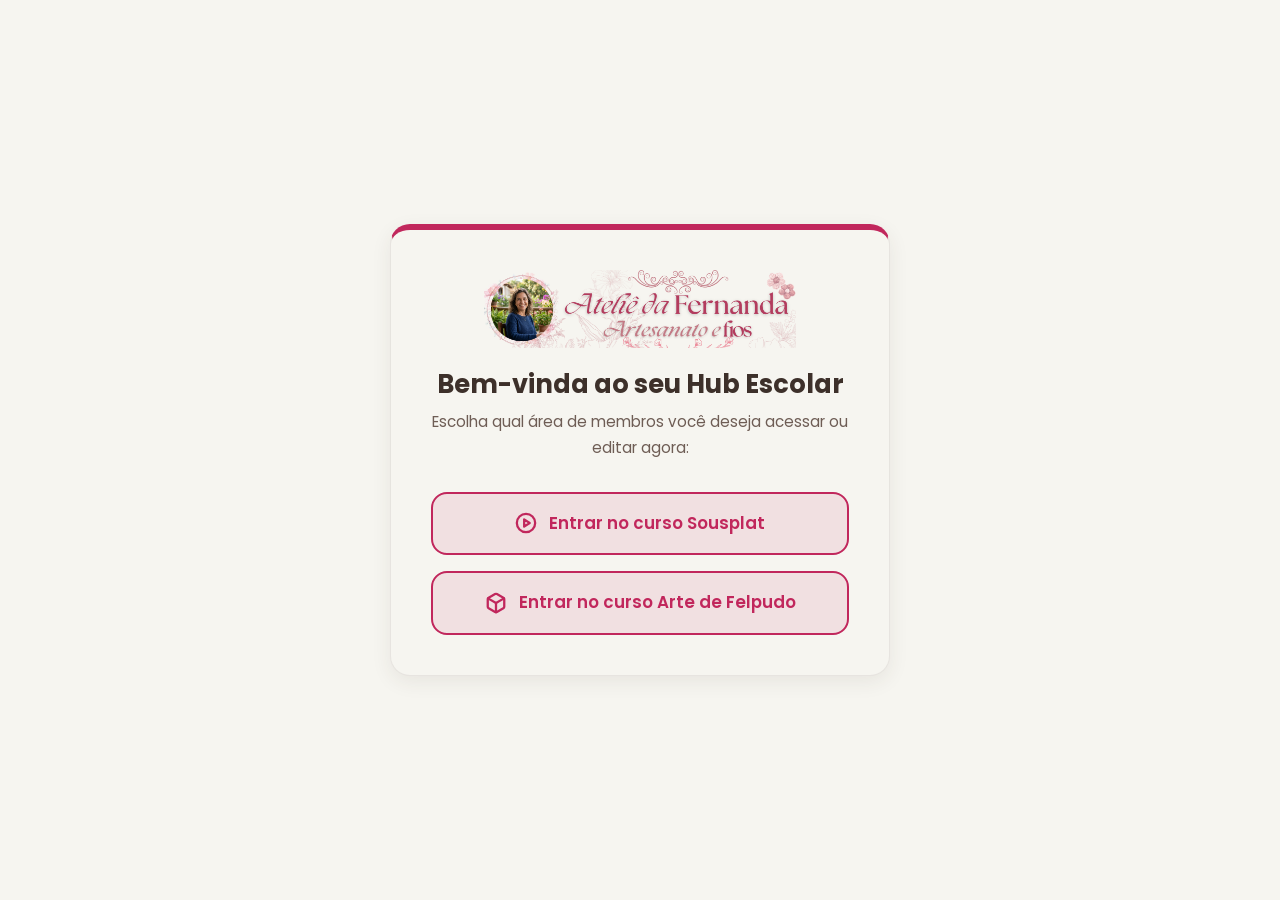
==== commit abb20d87: "Implementação da nova identidade visual, correção de vídeos no módulo de chaveiros e ajustes de layo" ====
--- a/index.html
+++ b/index.html
@@ -1,5 +1,6 @@
 <!DOCTYPE html>
 <html lang="pt-BR">
+
 <head>
   <meta charset="UTF-8">
   <meta name="viewport" content="width=device-width, initial-scale=1.0">
@@ -9,30 +10,105 @@
   <link href="https://fonts.googleapis.com/css2?family=Poppins:wght@400;500;600;700&display=swap" rel="stylesheet" />
   <link rel="stylesheet" href="style.css?v=6" />
   <style>
-    body { display: flex; align-items: center; justify-content: center; min-height: 100vh; padding: 20px; background: var(--bg); }
-    .portal-box { background: var(--card); border: 1px solid var(--border); box-shadow: var(--sh-m); border-radius: var(--r-xl); padding: 40px; text-align: center; max-width: 500px; width: 100%; border-top: 6px solid var(--accent); }
-    .portal-box h1 { font-size: 1.6rem; color: var(--ink); margin-bottom: 8px; line-height: 1.3;}
-    .portal-box p { color: var(--ink-2); margin-bottom: 32px; font-size: .95rem; }
-    .portal-links { display: flex; flex-direction: column; gap: 16px; }
-    .portal-btn { display: flex; align-items: center; justify-content: center; gap: 12px; padding: 16px; border-radius: var(--r-l); background: var(--accent-glass); color: var(--accent); border: 2px solid var(--accent); font-weight: 600; font-size: 1.05rem; transition: all var(--tr); text-decoration: none;}
-    .portal-btn:hover { background: var(--accent); color: #fff; transform: translateY(-3px); box-shadow: var(--sh-s); border-color: var(--accent);}
-    .portal-btn svg { width: 22px; height: 22px; }
+    body {
+      display: flex;
+      align-items: center;
+      justify-content: center;
+      min-height: 100vh;
+      padding: 20px;
+      background: var(--bg);
+    }
+
+    .portal-box {
+      background: var(--bg);
+      border: 1px solid var(--border);
+      box-shadow: var(--sh-m);
+      border-radius: var(--r-xl);
+      padding: 40px;
+      text-align: center;
+      max-width: 500px;
+      width: 100%;
+      border-top: 6px solid var(--accent);
+    }
+
+    .portal-box h1 {
+      font-size: 1.6rem;
+      color: var(--ink);
+      margin-bottom: 8px;
+      line-height: 1.3;
+    }
+
+    .portal-box p {
+      color: var(--ink-2);
+      margin-bottom: 32px;
+      font-size: .95rem;
+    }
+
+    .portal-links {
+      display: flex;
+      flex-direction: column;
+      gap: 16px;
+    }
+
+    .portal-btn {
+      display: flex;
+      align-items: center;
+      justify-content: center;
+      gap: 12px;
+      padding: 16px;
+      border-radius: var(--r-l);
+      background: var(--accent-glass);
+      color: var(--accent);
+      border: 2px solid var(--accent);
+      font-weight: 600;
+      font-size: 1.05rem;
+      transition: all var(--tr);
+      text-decoration: none;
+    }
+
+    .portal-btn:hover {
+      background: var(--accent);
+      color: #fff;
+      transform: translateY(-3px);
+      box-shadow: var(--sh-s);
+      border-color: var(--accent);
+    }
+
+    .portal-btn svg {
+      width: 22px;
+      height: 22px;
+    }
   </style>
 </head>
+
 <body>
   <div class="portal-box">
-    <h1>✨ Bem-vinda ao seu Hub Escolar</h1>
+    <h1><img src="images/logo_horizontal.png?v=3" alt="Ateliê da Fernanda"
+        style="height: 78px; max-width: 90vw; object-fit: contain; margin-bottom: 12px; display: inline-block;"><br />Bem-vinda ao seu
+      Hub Escolar</h1>
     <p>Escolha qual área de membros você deseja acessar ou editar agora:</p>
     <div class="portal-links">
       <a href="sousplat/" class="portal-btn">
-        <svg viewBox="0 0 24 24" fill="none" stroke="currentColor" stroke-width="2.5" stroke-linecap="round" stroke-linejoin="round"><circle cx="12" cy="12" r="10"></circle><polygon points="10 8 16 12 10 16 10 8"></polygon></svg>
+        <svg viewBox="0 0 24 24" fill="none" stroke="currentColor" stroke-width="2.5" stroke-linecap="round"
+          stroke-linejoin="round">
+          <circle cx="12" cy="12" r="10"></circle>
+          <polygon points="10 8 16 12 10 16 10 8"></polygon>
+        </svg>
         Entrar no curso Sousplat
       </a>
       <a href="felpudo/" class="portal-btn">
-        <svg viewBox="0 0 24 24" fill="none" stroke="currentColor" stroke-width="2.5" stroke-linecap="round" stroke-linejoin="round"><path d="M21 16V8a2 2 0 0 0-1-1.73l-7-4a2 2 0 0 0-2 0l-7 4A2 2 0 0 0 3 8v8a2 2 0 0 0 1 1.73l7 4a2 2 0 0 0 2 0l7-4A2 2 0 0 0 21 16z"></path><polyline points="3.27 6.96 12 12.01 20.73 6.96"></polyline><line x1="12" y1="22.08" x2="12" y2="12"></line></svg>
+        <svg viewBox="0 0 24 24" fill="none" stroke="currentColor" stroke-width="2.5" stroke-linecap="round"
+          stroke-linejoin="round">
+          <path
+            d="M21 16V8a2 2 0 0 0-1-1.73l-7-4a2 2 0 0 0-2 0l-7 4A2 2 0 0 0 3 8v8a2 2 0 0 0 1 1.73l7 4a2 2 0 0 0 2 0l7-4A2 2 0 0 0 21 16z">
+          </path>
+          <polyline points="3.27 6.96 12 12.01 20.73 6.96"></polyline>
+          <line x1="12" y1="22.08" x2="12" y2="12"></line>
+        </svg>
         Entrar no curso Arte de Felpudo
       </a>
     </div>
   </div>
 </body>
-</html>
+
+</html>
--- a/style.css
+++ b/style.css
@@ -1,223 +1,1180 @@
 /* ═══════════════════════════════════════════════════════════
    TOKENS — SOFT LIGHT MODE (Mulheres 40+)
 ═══════════════════════════════════════════════════════════ */
-:root{
-  --accent:#D15C7A; /* Rosa quente, elegante mas não agressivo */
-  --accent-d:#B34762;
-  --accent-glass:rgba(209, 92, 122, 0.1);
-  --green:#3E8D4E;
-  --green-glass:rgba(62, 141, 78, 0.1);
-  --ink:#3D302A; /* Um marrom acinzentado bem escuro, alto contraste mas macio */
-  --ink-2:#6E5D55;
-  --ink-3:#9C8A81;
-  --bg:#FCFAF8; /* Creme ultra suave - descansa a vista mais que branco puro */
-  --bg-2:#F6F1EC;
-  --bg-3:#EADFDB;
-  --card:#FFFFFF;
-  --border:rgba(61, 48, 42, 0.08);
-  --sh-s:0 2px 10px rgba(61, 48, 42, 0.05);
-  --sh-m:0 6px 20px rgba(61, 48, 42, 0.08);
-  --r-s:8px;--r-m:12px;--r-l:16px;--r-xl:20px;--pill:999px;
-  --ff:'Poppins',sans-serif;
-  --nav-h:64px;
-  --tr:.25s ease;
-  --touch-min:48px; /* Regra de UX: botão grande para facilitar toque no celular */
+:root {
+  --accent: #C1275C;
+  /* Rosa vibrante do logo */
+  --accent-d: #9D1F49;
+  --accent-glass: rgba(193, 39, 92, 0.1);
+  --green: #2A635B;
+  /* Verde das folhas */
+  --green-glass: rgba(42, 99, 91, 0.1);
+  --ink: #3D302A;
+  /* Um marrom acinzentado bem escuro, alto contraste mas macio */
+  --ink-2: #6E5D55;
+  --ink-3: #9C8A81;
+  --bg: #F6F5F0;
+  /* Cor de fundo solicitada */
+  --bg-2: #F6F2EC;
+  --bg-3: #EBE2DA;
+  --card: #FFFFFF;
+  --border: rgba(61, 48, 42, 0.08);
+  --sh-s: 0 2px 10px rgba(61, 48, 42, 0.05);
+  --sh-m: 0 6px 20px rgba(61, 48, 42, 0.08);
+  --r-s: 8px;
+  --r-m: 12px;
+  --r-l: 16px;
+  --r-xl: 20px;
+  --pill: 999px;
+  --ff: 'Poppins', sans-serif;
+  --nav-h: 64px;
+  --tr: .25s ease;
+  --touch-min: 48px;
+  /* Regra de UX: botão grande para facilitar toque no celular */
 }
 
 /* ═══════════════════════════════════════════════════════════
    CARD PIX
 ═══════════════════════════════════════════════════════════ */
-.pix-card{background:var(--card);border:1px solid var(--border);border-radius:var(--r-xl);padding:40px 32px;text-align:center;box-shadow:var(--sh-s);max-width:560px;margin:0 auto}
-.pix-card-icon{font-size:2rem;margin-bottom:12px}
-.pix-card-title{font-size:1.35rem;font-weight:700;color:var(--ink);margin-bottom:8px}
-.pix-card-sub{font-size:.9rem;color:var(--ink-2);line-height:1.6;max-width:400px;margin:0 auto 24px}
-.pix-card-dados{display:flex;flex-direction:column;gap:12px;text-align:left;background:var(--bg-2);border-radius:var(--r-l);padding:20px 24px;border:1px solid var(--border)}
-.pix-dado{display:flex;align-items:center;justify-content:space-between;gap:16px;padding:8px 0;border-bottom:1px solid var(--border)}
-.pix-dado:last-child{border-bottom:none;padding-bottom:0}
-.pix-dado-label{font-size:.8rem;font-weight:700;color:var(--ink-3);text-transform:uppercase;letter-spacing:.05em;flex-shrink:0}
-.pix-dado-val{font-size:.95rem;font-weight:600;color:var(--ink);text-align:right}
+.pix-card {
+  background: var(--card);
+  border: 1px solid var(--border);
+  border-radius: var(--r-xl);
+  padding: 40px 32px;
+  text-align: center;
+  box-shadow: var(--sh-s);
+  max-width: 560px;
+  margin: 0 auto
+}
+
+.pix-card-icon {
+  font-size: 2rem;
+  margin-bottom: 12px
+}
+
+.pix-card-title {
+  font-size: 1.35rem;
+  font-weight: 700;
+  color: var(--ink);
+  margin-bottom: 8px
+}
+
+.pix-card-sub {
+  font-size: .9rem;
+  color: var(--ink-2);
+  line-height: 1.6;
+  max-width: 400px;
+  margin: 0 auto 24px
+}
+
+.pix-card-dados {
+  display: flex;
+  flex-direction: column;
+  gap: 12px;
+  text-align: left;
+  background: var(--bg-2);
+  border-radius: var(--r-l);
+  padding: 20px 24px;
+  border: 1px solid var(--border)
+}
+
+.pix-dado {
+  display: flex;
+  align-items: center;
+  justify-content: space-between;
+  gap: 16px;
+  padding: 8px 0;
+  border-bottom: 1px solid var(--border)
+}
+
+.pix-dado:last-child {
+  border-bottom: none;
+  padding-bottom: 0
+}
+
+.pix-dado-label {
+  font-size: .8rem;
+  font-weight: 700;
+  color: var(--ink-3);
+  text-transform: uppercase;
+  letter-spacing: .05em;
+  flex-shrink: 0
+}
+
+.pix-dado-val {
+  font-size: .95rem;
+  font-weight: 600;
+  color: var(--ink);
+  text-align: right
+}
 
 /* ═══════════════════════════════════════════════════════════
    BOTÃO FLUTUANTE WHATSAPP
 ═══════════════════════════════════════════════════════════ */
-.whatsapp-fab{position:fixed;bottom:28px;right:24px;z-index:999;background:#25D366;color:#fff;display:flex;align-items:center;justify-content:center;width:56px;height:56px;border-radius:50%;box-shadow:0 4px 20px rgba(37,211,102,.45);text-decoration:none;transition:transform .2s ease,box-shadow .2s ease}
-.whatsapp-fab:hover{transform:translateY(-3px) scale(1.04);box-shadow:0 8px 28px rgba(37,211,102,.55)}
-.whatsapp-fab svg{width:22px;height:22px;flex-shrink:0}
-.whatsapp-fab::before{content:'';position:absolute;inset:0;border-radius:var(--pill);background:#25D366;animation:wapulse 2.5s ease-out infinite;z-index:-1}
-@keyframes wapulse{0%{opacity:.6;transform:scale(1)}70%{opacity:0;transform:scale(1.35)}100%{opacity:0;transform:scale(1.35)}}
+.whatsapp-fab {
+  position: fixed;
+  bottom: 28px;
+  right: 24px;
+  z-index: 999;
+  background: #25D366;
+  color: #fff;
+  display: flex;
+  align-items: center;
+  justify-content: center;
+  width: 56px;
+  height: 56px;
+  border-radius: 50%;
+  box-shadow: 0 4px 20px rgba(37, 211, 102, .45);
+  text-decoration: none;
+  transition: transform .2s ease, box-shadow .2s ease
+}
+
+.whatsapp-fab:hover {
+  transform: translateY(-3px) scale(1.04);
+  box-shadow: 0 8px 28px rgba(37, 211, 102, .55)
+}
+
+.whatsapp-fab svg {
+  width: 22px;
+  height: 22px;
+  flex-shrink: 0
+}
+
+.whatsapp-fab::before {
+  content: '';
+  position: absolute;
+  inset: 0;
+  border-radius: var(--pill);
+  background: #25D366;
+  animation: wapulse 2.5s ease-out infinite;
+  z-index: -1
+}
+
+@keyframes wapulse {
+  0% {
+    opacity: .6;
+    transform: scale(1)
+  }
+
+  70% {
+    opacity: 0;
+    transform: scale(1.35)
+  }
+
+  100% {
+    opacity: 0;
+    transform: scale(1.35)
+  }
+}
 
 /* ═══════════════════════════════════════════════════════════
    RESET & TIPOGRAFIA
 ═══════════════════════════════════════════════════════════ */
-*,*::before,*::after{box-sizing:border-box;margin:0;padding:0}
-html{scroll-behavior:smooth;font-size:16px}
-body{font-family:var(--ff);background:var(--bg);color:var(--ink);line-height:1.65;min-height:100dvh;-webkit-font-smoothing:antialiased}
-img{max-width:100%;display:block}
-a{text-decoration:none;color:inherit}
-button{cursor:pointer;border:none;background:none;font-family:var(--ff);min-height:var(--touch-min);touch-action:manipulation}
-ul,ol{list-style:none}
-::-webkit-scrollbar{width:6px;height:6px}
-::-webkit-scrollbar-track{background:var(--bg-2)}
-::-webkit-scrollbar-thumb{background:var(--ink-3);border-radius:3px}
-:focus-visible{outline:2.5px solid var(--accent);outline-offset:2px;border-radius:var(--r-s)}
+*,
+*::before,
+*::after {
+  box-sizing: border-box;
+  margin: 0;
+  padding: 0
+}
+
+html {
+  scroll-behavior: smooth;
+  font-size: 16px
+}
+
+body {
+  font-family: var(--ff);
+  background: var(--bg);
+  color: var(--ink);
+  line-height: 1.65;
+  min-height: 100dvh;
+  -webkit-font-smoothing: antialiased
+}
+
+img {
+  max-width: 100%;
+  display: block
+}
+
+a {
+  text-decoration: none;
+  color: inherit
+}
+
+button {
+  cursor: pointer;
+  border: none;
+  background: none;
+  font-family: var(--ff);
+  min-height: var(--touch-min);
+  touch-action: manipulation
+}
+
+ul,
+ol {
+  list-style: none
+}
+
+::-webkit-scrollbar {
+  width: 6px;
+  height: 6px
+}
+
+::-webkit-scrollbar-track {
+  background: var(--bg-2)
+}
+
+::-webkit-scrollbar-thumb {
+  background: var(--ink-3);
+  border-radius: 3px
+}
+
+:focus-visible {
+  outline: 2.5px solid var(--accent);
+  outline-offset: 2px;
+  border-radius: var(--r-s)
+}
 
 /* ═══════════════════════════════════════════════════════════
    NAV (Barra do topo)
 ═══════════════════════════════════════════════════════════ */
-.nav{position:sticky;top:0;z-index:100;height:var(--nav-h);background:rgba(255,255,255,.96);border-bottom:1px solid var(--border);box-shadow:var(--sh-s);backdrop-filter:blur(8px)}
-.nav-inner{max-width:1280px;margin:0 auto;padding:0 20px;height:100%;display:flex;align-items:center;justify-content:space-between;gap:16px}
-.nav-logo{display:flex;align-items:center;gap:12px;font-size:1.05rem;font-weight:600;flex-shrink:0}
-.nav-logo-icon{width:34px;height:34px;background:var(--accent);border-radius:var(--r-s);display:flex;align-items:center;justify-content:center;color:#fff}
-.nav-logo em{font-style:italic;color:var(--accent);font-weight:500}
-
-.nav-switcher{display:flex;align-items:center;background:var(--bg-3);padding:4px;border-radius:var(--pill);gap:4px}
-.ns-btn{font-size:.85rem;font-weight:600;color:var(--ink-2);padding:6px 14px;border-radius:var(--pill);transition:all var(--tr);display:flex;align-items:center;gap:6px;position:relative}
-.ns-btn:hover{color:var(--ink)}
-.ns-btn.active{background:var(--card);color:var(--accent);box-shadow:var(--sh-s)}
-
-.nav-mid{display:flex;align-items:center;gap:10px;font-size:.85rem;color:var(--ink-2);font-weight:500}
-.nav-pbar{width:120px;height:6px;background:var(--bg-3);border-radius:3px;overflow:hidden}
-.nav-pfill{height:100%;background:var(--accent);border-radius:3px;transition:width .4s ease}
-.nav-right{display:flex;align-items:center;gap:8px}
-.btn-icon{display:flex;align-items:center;justify-content:center;width:40px;height:40px;border-radius:50%;border:1px solid var(--border);color:var(--ink-2);transition:background var(--tr),color var(--tr)}
-.btn-icon:hover{background:var(--accent-glass);color:var(--accent);border-color:var(--accent)}
+.nav {
+  position: sticky;
+  top: 0;
+  z-index: 100;
+  height: var(--nav-h);
+  background: var(--bg);
+  /* Cor ajustada para combinar com a logo */
+  border-bottom: 1px solid var(--border);
+  box-shadow: var(--sh-s);
+  backdrop-filter: blur(8px)
+}
+
+.nav-inner {
+  max-width: 1280px;
+  margin: 0 auto;
+  padding: 0 20px;
+  height: 100%;
+  display: flex;
+  align-items: center;
+  justify-content: space-between;
+  gap: 16px
+}
+
+.nav-logo {
+  display: flex;
+  align-items: center;
+  gap: 12px;
+  font-size: 1.05rem;
+  font-weight: 600;
+  flex-shrink: 0
+}
+
+.nav-logo-icon {
+  width: 34px;
+  height: 34px;
+  background: var(--accent);
+  border-radius: var(--r-s);
+  display: flex;
+  align-items: center;
+  justify-content: center;
+  color: #fff
+}
+
+.nav-logo em {
+  font-style: italic;
+  color: var(--accent);
+  font-weight: 500
+}
+
+.nav-logo-img {
+  height: 54px;
+  max-width: 60vw;
+  width: auto;
+  object-fit: contain;
+}
+
+.nav-switcher {
+  display: flex;
+  align-items: center;
+  background: var(--bg-3);
+  padding: 4px;
+  border-radius: var(--pill);
+  gap: 4px
+}
+
+.ns-btn {
+  font-size: .85rem;
+  font-weight: 600;
+  color: var(--ink-2);
+  padding: 6px 14px;
+  border-radius: var(--pill);
+  transition: all var(--tr);
+  display: flex;
+  align-items: center;
+  gap: 6px;
+  position: relative
+}
+
+.ns-btn:hover {
+  color: var(--ink)
+}
+
+.ns-btn.active {
+  background: var(--card);
+  color: var(--accent);
+  box-shadow: var(--sh-s)
+}
+
+.nav-mid {
+  display: flex;
+  align-items: center;
+  gap: 10px;
+  font-size: .85rem;
+  color: var(--ink-2);
+  font-weight: 500
+}
+
+.nav-pbar {
+  width: 120px;
+  height: 6px;
+  background: var(--bg-3);
+  border-radius: 3px;
+  overflow: hidden
+}
+
+.nav-pfill {
+  height: 100%;
+  background: var(--accent);
+  border-radius: 3px;
+  transition: width .4s ease
+}
+
+.nav-right {
+  display: flex;
+  align-items: center;
+  gap: 8px
+}
+
+.btn-icon {
+  display: flex;
+  align-items: center;
+  justify-content: center;
+  width: 40px;
+  height: 40px;
+  border-radius: 50%;
+  border: 1px solid var(--border);
+  color: var(--ink-2);
+  transition: background var(--tr), color var(--tr)
+}
+
+.btn-icon:hover {
+  background: var(--accent-glass);
+  color: var(--accent);
+  border-color: var(--accent)
+}
 
 /* ═══════════════════════════════════════════════════════════
    WELCOME BANNER (INSTRUÇÃO CLARA)
 ═══════════════════════════════════════════════════════════ */
-.welcome{max-width:1280px;margin:0 auto;padding:24px 20px 0}
-.welcome-box{border-radius:var(--r-xl);overflow:hidden;box-shadow:var(--sh-m);position:relative;border:2px solid var(--border)}
-.welcome-banner-img{position:relative;width:100%;height:280px;overflow:hidden}
-.welcome-banner-img img{width:100%;height:100%;object-fit:cover;object-position:center;display:block}
-.welcome-banner-overlay{position:absolute;inset:0;background:linear-gradient(to right, rgba(61,48,42,.72) 0%, rgba(61,48,42,.35) 60%, rgba(61,48,42,.55) 100%)}
-.welcome-banner-content{position:absolute;inset:0;display:flex;flex-direction:column;align-items:flex-start;justify-content:center;padding:32px 40px;gap:12px}
-.welcome-banner-content h1{font-size:clamp(1.4rem,4vw,2rem);color:#fff;font-weight:700;line-height:1.2;text-shadow:0 2px 8px rgba(0,0,0,.3)}
-.welcome-banner-content p{font-size:1rem;color:rgba(255,255,255,.92);line-height:1.6;max-width:560px;text-shadow:0 1px 4px rgba(0,0,0,.2)}
-.welcome-banner-content strong{font-weight:700;color:#fff}
-.scroll-hint{display:inline-flex;align-items:center;gap:8px;background:rgba(255,255,255,.18);backdrop-filter:blur(6px);padding:10px 20px;border-radius:var(--pill);font-weight:600;color:#fff;font-size:.9rem;border:1px solid rgba(255,255,255,.3)}
-.scroll-hint svg{color:#fff;animation:bounce 2s infinite}
+.welcome {
+  max-width: 1280px;
+  margin: 0 auto;
+  padding: 24px 20px 0
+}
+
+.welcome-box {
+  border-radius: var(--r-xl);
+  overflow: hidden;
+  box-shadow: var(--sh-m);
+  position: relative;
+  border: 2px solid var(--border)
+}
+
+.welcome-banner-img {
+  position: relative;
+  width: 100%;
+  height: 280px;
+  overflow: hidden
+}
+
+.welcome-banner-img img {
+  width: 100%;
+  height: 100%;
+  object-fit: cover;
+  object-position: center;
+  display: block
+}
+
+.welcome-banner-overlay {
+  position: absolute;
+  inset: 0;
+  background: linear-gradient(to right, rgba(61, 48, 42, .72) 0%, rgba(61, 48, 42, .35) 60%, rgba(61, 48, 42, .55) 100%)
+}
+
+.welcome-banner-content {
+  position: absolute;
+  inset: 0;
+  display: flex;
+  flex-direction: column;
+  align-items: flex-start;
+  justify-content: center;
+  padding: 32px 40px;
+  gap: 12px
+}
+
+.welcome-banner-content h1 {
+  font-size: clamp(1.4rem, 4vw, 2rem);
+  color: #fff;
+  font-weight: 700;
+  line-height: 1.2;
+  text-shadow: 0 2px 8px rgba(0, 0, 0, .3)
+}
+
+.welcome-banner-content p {
+  font-size: 1rem;
+  color: rgba(255, 255, 255, .92);
+  line-height: 1.6;
+  max-width: 560px;
+  text-shadow: 0 1px 4px rgba(0, 0, 0, .2)
+}
+
+.welcome-banner-content strong {
+  font-weight: 700;
+  color: #fff
+}
+
+.scroll-hint {
+  display: inline-flex;
+  align-items: center;
+  gap: 8px;
+  background: rgba(255, 255, 255, .18);
+  backdrop-filter: blur(6px);
+  padding: 10px 20px;
+  border-radius: var(--pill);
+  font-weight: 600;
+  color: #fff;
+  font-size: .9rem;
+  border: 1px solid rgba(255, 255, 255, .3)
+}
+
+.scroll-hint svg {
+  color: #fff;
+  animation: bounce 2s infinite
+}
 
 @keyframes bounce {
-  0%, 20%, 50%, 80%, 100% {transform: translateY(0);}
-  40% {transform: translateY(4px);}
-  60% {transform: translateY(2px);}
+
+  0%,
+  20%,
+  50%,
+  80%,
+  100% {
+    transform: translateY(0);
+  }
+
+  40% {
+    transform: translateY(4px);
+  }
+
+  60% {
+    transform: translateY(2px);
+  }
 }
 
 /* ═══════════════════════════════════════════════════════════
    SECTION HEADER
 ═══════════════════════════════════════════════════════════ */
-.section{max-width:1280px;margin:0 auto;padding:36px 20px 0}
-.s-header{display:flex;align-items:center;justify-content:space-between;margin-bottom:16px;gap:12px}
-.s-title{font-size:1.2rem;font-weight:700;color:var(--ink);display:flex;align-items:center;gap:10px}
-.s-title small{font-size:.85rem;color:var(--ink-3);font-weight:500}
+.section {
+  max-width: 1280px;
+  margin: 0 auto;
+  padding: 36px 20px 0
+}
+
+.s-header {
+  display: flex;
+  align-items: center;
+  justify-content: space-between;
+  margin-bottom: 16px;
+  gap: 12px
+}
+
+.s-title {
+  font-size: 1.2rem;
+  font-weight: 700;
+  color: var(--ink);
+  display: flex;
+  align-items: center;
+  gap: 10px
+}
+
+.s-title small {
+  font-size: .85rem;
+  color: var(--ink-3);
+  font-weight: 500
+}
 
 /* ═══════════════════════════════════════════════════════════
    MODULES (Horizontal Scroll)
 ═══════════════════════════════════════════════════════════ */
-.mod-scroll{display:flex;gap:16px;overflow-x:auto;padding-bottom:12px;scroll-snap-type:x mandatory;-webkit-overflow-scrolling:touch}
-.mod-scroll::-webkit-scrollbar{height:4px}
-.mod-card{flex:0 0 240px;scroll-snap-align:start;border-radius:var(--r-l);overflow:hidden;background:var(--card);border:1px solid var(--border);cursor:pointer;transition:transform var(--tr),border-color var(--tr);box-shadow:var(--sh-s)}
-.mod-card:hover{transform:translateY(-2px);border-color:var(--accent);box-shadow:var(--sh-m)}
-.mod-card.locked{opacity:.6;cursor:not-allowed}
-.mod-thumb{aspect-ratio:16/10;position:relative;background:var(--bg-3);overflow:hidden}
-.mod-thumb img{width:100%;height:100%;object-fit:cover}
-.mod-overlay{position:absolute;inset:0;background:linear-gradient(to top,rgba(61,48,42,.8) 0%,transparent 60%)}
-.mod-badge{position:absolute;top:10px;left:10px;background:var(--accent);color:#fff;font-size:.65rem;font-weight:700;letter-spacing:.06em;text-transform:uppercase;padding:4px 10px;border-radius:var(--pill)}
-.mod-badge.done{background:var(--green)}
-.mod-lock{position:absolute;inset:0;display:flex;align-items:center;justify-content:center;background:rgba(252,250,248,.85)}
-.mod-info{padding:14px 16px}
-.mod-num{font-size:.7rem;font-weight:700;letter-spacing:.08em;text-transform:uppercase;color:var(--accent);margin-bottom:4px}
-.mod-name{font-size:.95rem;font-weight:600;color:var(--ink);line-height:1.3;margin-bottom:6px}
-.mod-meta{font-size:.75rem;color:var(--ink-2);display:flex;align-items:center;gap:6px}
-.mod-prog{display:flex;align-items:center;gap:8px;margin-top:8px}
-.mod-prog-bar{flex:1;height:4px;background:var(--bg-3);border-radius:2px;overflow:hidden}
-.mod-prog-fill{height:100%;background:var(--accent);border-radius:2px}
-.mod-prog-pct{font-size:.7rem;color:var(--ink);font-weight:600}
+.mod-scroll {
+  display: flex;
+  gap: 16px;
+  overflow-x: auto;
+  padding-bottom: 12px;
+  scroll-snap-type: x mandatory;
+  -webkit-overflow-scrolling: touch
+}
+
+.mod-scroll::-webkit-scrollbar {
+  height: 4px
+}
+
+.mod-card {
+  flex: 0 0 240px;
+  scroll-snap-align: start;
+  border-radius: var(--r-l);
+  overflow: hidden;
+  background: var(--card);
+  border: 1px solid var(--border);
+  cursor: pointer;
+  transition: transform var(--tr), border-color var(--tr);
+  box-shadow: var(--sh-s)
+}
+
+.mod-card:hover {
+  transform: translateY(-2px);
+  border-color: var(--accent);
+  box-shadow: var(--sh-m)
+}
+
+.mod-card.locked {
+  opacity: .6;
+  cursor: not-allowed
+}
+
+.mod-thumb {
+  aspect-ratio: 16/10;
+  position: relative;
+  background: var(--bg-3);
+  overflow: hidden
+}
+
+.mod-thumb img {
+  width: 100%;
+  height: 100%;
+  object-fit: cover
+}
+
+.mod-overlay {
+  position: absolute;
+  inset: 0;
+  background: linear-gradient(to top, rgba(61, 48, 42, .8) 0%, transparent 60%)
+}
+
+.mod-badge {
+  position: absolute;
+  top: 10px;
+  left: 10px;
+  background: var(--accent);
+  color: #fff;
+  font-size: .65rem;
+  font-weight: 700;
+  letter-spacing: .06em;
+  text-transform: uppercase;
+  padding: 4px 10px;
+  border-radius: var(--pill)
+}
+
+.mod-badge.done {
+  background: var(--green)
+}
+
+.mod-lock {
+  position: absolute;
+  inset: 0;
+  display: flex;
+  align-items: center;
+  justify-content: center;
+  background: rgba(252, 250, 248, .85)
+}
+
+.mod-info {
+  padding: 14px 16px
+}
+
+.mod-num {
+  font-size: .7rem;
+  font-weight: 700;
+  letter-spacing: .08em;
+  text-transform: uppercase;
+  color: var(--accent);
+  margin-bottom: 4px
+}
+
+.mod-name {
+  font-size: .95rem;
+  font-weight: 600;
+  color: var(--ink);
+  line-height: 1.3;
+  margin-bottom: 6px
+}
+
+.mod-meta {
+  font-size: .75rem;
+  color: var(--ink-2);
+  display: flex;
+  align-items: center;
+  gap: 6px
+}
+
+.mod-prog {
+  display: flex;
+  align-items: center;
+  gap: 8px;
+  margin-top: 8px
+}
+
+.mod-prog-bar {
+  flex: 1;
+  height: 4px;
+  background: var(--bg-3);
+  border-radius: 2px;
+  overflow: hidden
+}
+
+.mod-prog-fill {
+  height: 100%;
+  background: var(--accent);
+  border-radius: 2px
+}
+
+.mod-prog-pct {
+  font-size: .7rem;
+  color: var(--ink);
+  font-weight: 600
+}
 
 /* ═══════════════════════════════════════════════════════════
    VIDEO PLAYER & LESSONS
 ═══════════════════════════════════════════════════════════ */
-.player-area{max-width:1280px;margin:0 auto;padding:24px 20px 0;display:grid;grid-template-columns:1fr 340px;gap:24px;align-items:start}
-.vp-wrap{background:var(--card);border:1px solid var(--border);border-radius:var(--r-xl);overflow:hidden;box-shadow:var(--sh-m)}
-.vp-screen{aspect-ratio:16/9;background:#1A1513;position:relative}
-#vEmbed{position:absolute;top:0;left:0;width:100%;height:100%;border:none;z-index:10}
-video#vEmbed{object-fit:contain;background:#000}
-.vp-placeholder{position:absolute;inset:0;display:flex;flex-direction:column;align-items:center;justify-content:center;gap:12px;background:linear-gradient(135deg,#2D221E,#1A1513)}
-.vp-placeholder .pi{width:70px;height:70px;background:var(--accent-glass);border:2px solid var(--accent);border-radius:50%;display:flex;align-items:center;justify-content:center;color:var(--accent);transition:background var(--tr)}
-.vp-placeholder .pi:hover{background:rgba(209, 92, 121, 0.25)}
-.vp-placeholder p{color:rgba(255,255,255,.6);font-size:.9rem}
-.vp-bottom{padding:20px;display:flex;align-items:flex-start;justify-content:space-between;gap:16px;flex-wrap:wrap}
-.vp-info{flex:1;min-width:0}
-.vp-lbl{font-size:.75rem;font-weight:700;letter-spacing:.08em;text-transform:uppercase;color:var(--accent);margin-bottom:4px}
-.vp-ttl{font-size:1.2rem;font-weight:600;color:var(--ink);line-height:1.3}
-.vp-acts{display:flex;gap:10px}
-.btn-sm{display:flex;align-items:center;gap:6px;padding:10px 18px;border-radius:var(--pill);font-size:.85rem;font-weight:600;border:1.5px solid var(--border);color:var(--ink);background:transparent;transition:all var(--tr);min-height:var(--touch-min)}
-.btn-sm:hover{border-color:var(--accent);color:var(--accent);background:var(--accent-glass)}
-.btn-sm.done-state{border-color:var(--green);color:var(--green);background:var(--green-glass)}
-
-.vp-nav{padding:14px 20px;border-top:1px solid var(--border);background:var(--bg-2);display:flex;align-items:center;justify-content:space-between;gap:10px}
-.nav-btn{display:flex;align-items:center;gap:8px;padding:10px 18px;border-radius:var(--pill);font-size:.85rem;font-weight:600;border:1px solid var(--border);color:var(--ink);background:var(--card);transition:all var(--tr)}
-.nav-btn:hover{border-color:var(--accent);color:var(--accent)}
-.nav-btn.next{background:var(--accent);border-color:var(--accent);color:#fff}
-.nav-btn.next:hover{background:var(--accent-d);color:#fff}
-.les-ctr{font-size:.85rem;color:var(--ink-2);font-weight:500}
+.player-area {
+  max-width: 1280px;
+  margin: 0 auto;
+  padding: 24px 20px 0;
+  display: grid;
+  grid-template-columns: 1fr 340px;
+  gap: 24px;
+  align-items: start
+}
+
+.vp-wrap {
+  background: var(--card);
+  border: 1px solid var(--border);
+  border-radius: var(--r-xl);
+  overflow: hidden;
+  box-shadow: var(--sh-m)
+}
+
+.vp-screen {
+  aspect-ratio: 16/9;
+  background: #1A1513;
+  position: relative
+}
+
+#vEmbed {
+  position: absolute;
+  top: 0;
+  left: 0;
+  width: 100%;
+  height: 100%;
+  border: none;
+  z-index: 10
+}
+
+video#vEmbed {
+  object-fit: contain;
+  background: #000
+}
+
+.vp-placeholder {
+  position: absolute;
+  inset: 0;
+  display: flex;
+  flex-direction: column;
+  align-items: center;
+  justify-content: center;
+  gap: 12px;
+  background: linear-gradient(135deg, #2D221E, #1A1513)
+}
+
+.vp-placeholder .pi {
+  width: 70px;
+  height: 70px;
+  background: var(--accent-glass);
+  border: 2px solid var(--accent);
+  border-radius: 50%;
+  display: flex;
+  align-items: center;
+  justify-content: center;
+  color: var(--accent);
+  transition: background var(--tr)
+}
+
+.vp-placeholder .pi:hover {
+  background: rgba(209, 92, 121, 0.25)
+}
+
+.vp-placeholder p {
+  color: rgba(255, 255, 255, .6);
+  font-size: .9rem
+}
+
+.vp-bottom {
+  padding: 20px;
+  display: flex;
+  align-items: flex-start;
+  justify-content: space-between;
+  gap: 16px;
+  flex-wrap: wrap
+}
+
+.vp-info {
+  flex: 1;
+  min-width: 0
+}
+
+.vp-lbl {
+  font-size: .75rem;
+  font-weight: 700;
+  letter-spacing: .08em;
+  text-transform: uppercase;
+  color: var(--accent);
+  margin-bottom: 4px
+}
+
+.vp-ttl {
+  font-size: 1.2rem;
+  font-weight: 600;
+  color: var(--ink);
+  line-height: 1.3
+}
+
+.vp-acts {
+  display: flex;
+  gap: 10px
+}
+
+.btn-sm {
+  display: flex;
+  align-items: center;
+  gap: 6px;
+  padding: 10px 18px;
+  border-radius: var(--pill);
+  font-size: .85rem;
+  font-weight: 600;
+  border: 1.5px solid var(--border);
+  color: var(--ink);
+  background: transparent;
+  transition: all var(--tr);
+  min-height: var(--touch-min)
+}
+
+.btn-sm:hover {
+  border-color: var(--accent);
+  color: var(--accent);
+  background: var(--accent-glass)
+}
+
+.btn-sm.done-state {
+  border-color: var(--green);
+  color: var(--green);
+  background: var(--green-glass)
+}
+
+.vp-nav {
+  padding: 14px 20px;
+  border-top: 1px solid var(--border);
+  background: var(--bg-2);
+  display: flex;
+  align-items: center;
+  justify-content: space-between;
+  gap: 10px
+}
+
+.nav-btn {
+  display: flex;
+  align-items: center;
+  gap: 8px;
+  padding: 10px 18px;
+  border-radius: var(--pill);
+  font-size: .85rem;
+  font-weight: 600;
+  border: 1px solid var(--border);
+  color: var(--ink);
+  background: var(--card);
+  transition: all var(--tr)
+}
+
+.nav-btn:hover {
+  border-color: var(--accent);
+  color: var(--accent)
+}
+
+.nav-btn.next {
+  background: var(--accent);
+  border-color: var(--accent);
+  color: #fff
+}
+
+.nav-btn.next:hover {
+  background: var(--accent-d);
+  color: #fff
+}
+
+.les-ctr {
+  font-size: .85rem;
+  color: var(--ink-2);
+  font-weight: 500
+}
 
 /* ═══════════════════════════════════════════════════════════
    LESSONS LIST (Lateral)
 ═══════════════════════════════════════════════════════════ */
-.les-panel{background:var(--card);border:1px solid var(--border);border-radius:var(--r-xl);overflow:hidden;box-shadow:var(--sh-s);max-height:calc(100vh - 100px);display:flex;flex-direction:column;position:sticky;top:calc(var(--nav-h) + 16px)}
-.lp-head{padding:16px 20px;border-bottom:1px solid var(--border);background:var(--bg-2);display:flex;align-items:center;justify-content:space-between}
-.lp-head h3{font-size:1.05rem;font-weight:600;color:var(--ink)}
-.lp-head span{font-size:.85rem;color:var(--ink-2);font-weight:500}
-.les-list-wrap{overflow-y:auto;flex:1}
-.mod-divider{padding:10px 20px;font-size:.75rem;font-weight:700;letter-spacing:.05em;text-transform:uppercase;color:var(--accent);background:var(--bg-3);border-top:1px solid var(--border);border-bottom:1px solid var(--border);position:sticky;top:0;z-index:2}
-.mod-divider:first-child{border-top:none}
-.mod-divider-toggle{cursor:pointer;display:flex;align-items:center;justify-content:space-between;user-select:none;}
-.mod-divider-toggle:hover{background:var(--bg-2)}
-.mod-toggle-icon{font-size:.65rem;color:var(--accent);margin-left:8px;transition:transform var(--tr);flex-shrink:0}
-.mod-group{display:none}
-.mod-group.open{display:block}
-.les{display:flex;align-items:center;gap:12px;padding:14px 20px;cursor:pointer;transition:background var(--tr);position:relative;border-bottom:1px solid var(--border-2)}
-.les:hover{background:var(--bg-2)}
-.les.active{background:var(--accent-glass)}
-.les.active::before{content:'';position:absolute;left:0;top:0;bottom:0;width:4px;background:var(--accent)}
-.les.locked{opacity:.4;cursor:default;pointer-events:none}
-.les-chk{width:22px;height:22px;border-radius:50%;border:2px solid var(--border);display:flex;align-items:center;justify-content:center;flex-shrink:0;color:#fff}
-.les-chk.done{background:var(--green);border-color:var(--green)}
-.les-ttl{font-size:.9rem;color:var(--ink);font-weight:500;flex:1;line-height:1.4}
-.les-dur{font-size:.75rem;color:var(--ink-3);flex-shrink:0}
+.les-panel {
+  background: var(--card);
+  border: 1px solid var(--border);
+  border-radius: var(--r-xl);
+  overflow: hidden;
+  box-shadow: var(--sh-s);
+  max-height: calc(100vh - 100px);
+  display: flex;
+  flex-direction: column;
+  position: sticky;
+  top: calc(var(--nav-h) + 16px)
+}
+
+.lp-head {
+  padding: 16px 20px;
+  border-bottom: 1px solid var(--border);
+  background: var(--bg-2);
+  display: flex;
+  align-items: center;
+  justify-content: space-between
+}
+
+.lp-head h3 {
+  font-size: 1.05rem;
+  font-weight: 600;
+  color: var(--ink)
+}
+
+.lp-head span {
+  font-size: .85rem;
+  color: var(--ink-2);
+  font-weight: 500
+}
+
+.les-list-wrap {
+  overflow-y: auto;
+  flex: 1
+}
+
+.mod-divider {
+  padding: 10px 20px;
+  font-size: .75rem;
+  font-weight: 700;
+  letter-spacing: .05em;
+  text-transform: uppercase;
+  color: var(--accent);
+  background: var(--bg-3);
+  border-top: 1px solid var(--border);
+  border-bottom: 1px solid var(--border);
+  position: sticky;
+  top: 0;
+  z-index: 2
+}
+
+.mod-divider:first-child {
+  border-top: none
+}
+
+.mod-divider-toggle {
+  cursor: pointer;
+  display: flex;
+  align-items: center;
+  justify-content: space-between;
+  user-select: none;
+}
+
+.mod-divider-toggle:hover {
+  background: var(--bg-2)
+}
+
+.mod-toggle-icon {
+  font-size: .65rem;
+  color: var(--accent);
+  margin-left: 8px;
+  transition: transform var(--tr);
+  flex-shrink: 0
+}
+
+.mod-group {
+  display: none
+}
+
+.mod-group.open {
+  display: block
+}
+
+.les {
+  display: flex;
+  align-items: center;
+  gap: 12px;
+  padding: 14px 20px;
+  cursor: pointer;
+  transition: background var(--tr);
+  position: relative;
+  border-bottom: 1px solid var(--border-2)
+}
+
+.les:hover {
+  background: var(--bg-2)
+}
+
+.les.active {
+  background: var(--accent-glass)
+}
+
+.les.active::before {
+  content: '';
+  position: absolute;
+  left: 0;
+  top: 0;
+  bottom: 0;
+  width: 4px;
+  background: var(--accent)
+}
+
+.les.locked {
+  opacity: .4;
+  cursor: default;
+  pointer-events: none
+}
+
+.les-chk {
+  width: 22px;
+  height: 22px;
+  border-radius: 50%;
+  border: 2px solid var(--border);
+  display: flex;
+  align-items: center;
+  justify-content: center;
+  flex-shrink: 0;
+  color: #fff
+}
+
+.les-chk.done {
+  background: var(--green);
+  border-color: var(--green)
+}
+
+.les-ttl {
+  font-size: .9rem;
+  color: var(--ink);
+  font-weight: 500;
+  flex: 1;
+  line-height: 1.4
+}
+
+.les-dur {
+  font-size: .75rem;
+  color: var(--ink-3);
+  flex-shrink: 0
+}
 
 /* ═══════════════════════════════════════════════════════════
    ABOUT & FAQ
 ═══════════════════════════════════════════════════════════ */
-.about-box{background:var(--card);border:1px solid var(--border);border-radius:var(--r-xl);padding:32px;box-shadow:var(--sh-s)}
-.about-grid{display:grid;grid-template-columns:1fr 1fr;gap:40px;align-items:center}
-.feat{display:flex;align-items:flex-start;gap:14px;padding:12px 0}
-.feat-ico{width:44px;height:44px;background:var(--bg-2);border-radius:var(--pill);display:flex;align-items:center;justify-content:center;flex-shrink:0;color:var(--accent);border:1px solid var(--border)}
-.feat-txt h4{font-size:.95rem;font-weight:600;color:var(--ink);margin-bottom:2px}
-.feat-txt p{font-size:.85rem;color:var(--ink-2);line-height:1.5}
-.about-img-wrap{border-radius:var(--r-xl);overflow:hidden;aspect-ratio:4/3;background:var(--bg-3);border:1px solid var(--border)}
-.about-img-wrap img{width:100%;height:100%;object-fit:cover}
-
-.faq-wrap{display:flex;flex-direction:column;gap:10px}
-.faq{background:var(--card);border:1px solid var(--border);border-radius:var(--r-l);overflow:hidden;box-shadow:var(--sh-s)}
-.faq.open{border-color:var(--accent)}
-.faq-q{display:flex;align-items:center;justify-content:space-between;padding:18px 20px;cursor:pointer;gap:16px;min-height:56px}
-.faq-qt{font-size:.95rem;font-weight:600;color:var(--ink)}
-.faq-ch{color:var(--accent);transition:transform var(--tr);background:var(--bg-2);width:32px;height:32px;border-radius:50%;display:flex;align-items:center;justify-content:center}
-.faq.open .faq-ch{transform:rotate(180deg);background:var(--accent);color:#fff}
-.faq-a{max-height:0;overflow:hidden;transition:max-height .3s ease,padding var(--tr);padding:0 20px}
-.faq.open .faq-a{max-height:250px;padding:0 20px 20px}
-.faq-a p{font-size:.9rem;color:var(--ink-2);line-height:1.7}
+.about-box {
+  background: var(--card);
+  border: 1px solid var(--border);
+  border-radius: var(--r-xl);
+  padding: 32px;
+  box-shadow: var(--sh-s)
+}
+
+.about-grid {
+  display: grid;
+  grid-template-columns: 1fr 1fr;
+  gap: 40px;
+  align-items: center
+}
+
+.feat {
+  display: flex;
+  align-items: flex-start;
+  gap: 14px;
+  padding: 12px 0
+}
+
+.feat-ico {
+  width: 44px;
+  height: 44px;
+  background: var(--bg-2);
+  border-radius: var(--pill);
+  display: flex;
+  align-items: center;
+  justify-content: center;
+  flex-shrink: 0;
+  color: var(--accent);
+  border: 1px solid var(--border)
+}
+
+.feat-txt h4 {
+  font-size: .95rem;
+  font-weight: 600;
+  color: var(--ink);
+  margin-bottom: 2px
+}
+
+.feat-txt p {
+  font-size: .85rem;
+  color: var(--ink-2);
+  line-height: 1.5
+}
+
+.about-img-wrap {
+  border-radius: var(--r-xl);
+  overflow: hidden;
+  aspect-ratio: 4/3;
+  background: var(--bg-3);
+  border: 1px solid var(--border)
+}
+
+.about-img-wrap img {
+  width: 100%;
+  height: 100%;
+  object-fit: cover
+}
+
+.faq-wrap {
+  display: flex;
+  flex-direction: column;
+  gap: 10px
+}
+
+.faq {
+  background: var(--card);
+  border: 1px solid var(--border);
+  border-radius: var(--r-l);
+  overflow: hidden;
+  box-shadow: var(--sh-s)
+}
+
+.faq.open {
+  border-color: var(--accent)
+}
+
+.faq-q {
+  display: flex;
+  align-items: center;
+  justify-content: space-between;
+  padding: 18px 20px;
+  cursor: pointer;
+  gap: 16px;
+  min-height: 56px
+}
+
+.faq-qt {
+  font-size: .95rem;
+  font-weight: 600;
+  color: var(--ink)
+}
+
+.faq-ch {
+  color: var(--accent);
+  transition: transform var(--tr);
+  background: var(--bg-2);
+  width: 32px;
+  height: 32px;
+  border-radius: 50%;
+  display: flex;
+  align-items: center;
+  justify-content: center
+}
+
+.faq.open .faq-ch {
+  transform: rotate(180deg);
+  background: var(--accent);
+  color: #fff
+}
+
+.faq-a {
+  max-height: 0;
+  overflow: hidden;
+  transition: max-height .3s ease, padding var(--tr);
+  padding: 0 20px
+}
+
+.faq.open .faq-a {
+  max-height: 250px;
+  padding: 0 20px 20px
+}
+
+.faq-a p {
+  font-size: .9rem;
+  color: var(--ink-2);
+  line-height: 1.7
+}
 
 /* ═══════════════════════════════════════════════════════════
    FOOTER
 ═══════════════════════════════════════════════════════════ */
-.footer{border-top:1px solid var(--border);padding:32px 20px;text-align:center;margin-top:48px;background:var(--card)}
-.f-logo{font-size:1.1rem;font-weight:700;margin-bottom:6px}.f-logo em{font-style:italic;color:var(--accent);font-weight:500}
-.f-links{display:flex;justify-content:center;gap:20px;flex-wrap:wrap;margin:12px 0 16px}
-.f-links a{font-size:.85rem;color:var(--ink-2);transition:color var(--tr);font-weight:500}.f-links a:hover{color:var(--accent)}
-.f-copy{font-size:.75rem;color:var(--ink-3)}
+.footer {
+  border-top: 1px solid var(--border);
+  padding: 32px 20px;
+  text-align: center;
+  margin-top: 48px;
+  background: var(--card)
+}
+
+.f-logo {
+  font-size: 1.1rem;
+  font-weight: 700;
+  margin-bottom: 6px
+}
+
+.f-logo em {
+  font-style: italic;
+  color: var(--accent);
+  font-weight: 500
+}
+
+.f-links {
+  display: flex;
+  justify-content: center;
+  gap: 20px;
+  flex-wrap: wrap;
+  margin: 12px 0 16px
+}
+
+.f-links a {
+  font-size: .85rem;
+  color: var(--ink-2);
+  transition: color var(--tr);
+  font-weight: 500
+}
+
+.f-links a:hover {
+  color: var(--accent)
+}
+
+.f-copy {
+  font-size: .75rem;
+  color: var(--ink-3)
+}
 
 /* ═══════════════════════════════════════════════════════════
    MATERIAIS DE APOIO
@@ -232,6 +1189,7 @@
   box-shadow: var(--sh-s);
   border: 1px solid var(--border);
 }
+
 .apoio-icon-wrap {
   width: 70px;
   height: 70px;
@@ -243,13 +1201,16 @@
   color: var(--accent);
   flex-shrink: 0;
 }
+
 .apoio-icon-wrap svg {
   width: 32px;
   height: 32px;
 }
+
 .apoio-content {
   flex: 1;
 }
+
 .apoio-badge {
   display: inline-flex;
   align-items: center;
@@ -264,6 +1225,7 @@
   letter-spacing: 0.05em;
   margin-bottom: 12px;
 }
+
 .apoio-title {
   font-size: 1.4rem;
   color: var(--ink);
@@ -271,11 +1233,13 @@
   margin-bottom: 4px;
   line-height: 1.2;
 }
+
 .apoio-desc {
   font-size: .95rem;
   color: var(--ink-2);
   margin-bottom: 24px;
 }
+
 .apoio-btn {
   display: inline-flex;
   align-items: center;
@@ -288,12 +1252,14 @@
   font-size: 0.95rem;
   transition: all var(--tr);
 }
+
 .apoio-btn:hover {
   background: #347a42;
   transform: translateY(-2px);
   box-shadow: 0 6px 16px rgba(62, 141, 78, 0.35);
   color: #fff;
 }
+
 @media(max-width: 768px) {
   .apoio-card {
     flex-direction: column;
@@ -305,33 +1271,106 @@
 /* ═══════════════════════════════════════════════════════════
    MOBILE & RESPONSIVE TWEAKS (CELULAR PERFEITO)
 ═══════════════════════════════════════════════════════════ */
-@media(max-width:1024px){
-  .player-area{grid-template-columns:1fr}
-  .les-panel{position:static;max-height:450px} /* Limit size on mobile to not take whole screen */
-  .about-grid{grid-template-columns:1fr;gap:24px}
-  .about-img-wrap{display:none}
-}
-@media(max-width:768px){
-  .nav-mid{display:none}
-  .welcome-box{padding:0}
-  .welcome-banner-img{height:200px}
-  .welcome-banner-content{padding:20px 20px}
-  .mod-card{flex:0 0 200px}
-  .section{padding:28px 16px 0}
-  .player-area{padding:20px 16px 0}
-  .welcome{padding:20px 16px 0}
-  .vp-bottom{flex-direction:column;gap:12px}
-  .vp-acts{width:100%;display:flex}
-  .vp-acts .btn-sm{flex:1;justify-content:center}
-}
-@media(max-width:480px){
-  .welcome-box h1{font-size:1.35rem}
-  .welcome-box p{font-size:.95rem}
-  .scroll-hint{font-size:.85rem;padding:8px 16px}
-  .mod-card{flex:0 0 160px}
-  .mod-thumb{aspect-ratio:4/3}
-  .vp-ttl{font-size:1.05rem}
-  .nav-btn{font-size:.8rem;padding:8px 14px}
+@media(max-width:1024px) {
+  .player-area {
+    grid-template-columns: 1fr
+  }
+
+  .les-panel {
+    position: static;
+    max-height: 450px
+  }
+
+  /* Limit size on mobile to not take whole screen */
+  .about-grid {
+    grid-template-columns: 1fr;
+    gap: 24px
+  }
+
+  .about-img-wrap {
+    display: none
+  }
+}
+
+@media(max-width:768px) {
+  .nav-mid {
+    display: none
+  }
+
+  .welcome-box {
+    padding: 0
+  }
+
+  .welcome-banner-img {
+    height: 200px
+  }
+
+  .welcome-banner-content {
+    padding: 20px 20px
+  }
+
+  .mod-card {
+    flex: 0 0 200px
+  }
+
+  .section {
+    padding: 28px 16px 0
+  }
+
+  .player-area {
+    padding: 20px 16px 0
+  }
+
+  .welcome {
+    padding: 20px 16px 0
+  }
+
+  .vp-bottom {
+    flex-direction: column;
+    gap: 12px
+  }
+
+  .vp-acts {
+    width: 100%;
+    display: flex
+  }
+
+  .vp-acts .btn-sm {
+    flex: 1;
+    justify-content: center
+  }
+}
+
+@media(max-width:480px) {
+  .welcome-box h1 {
+    font-size: 1.35rem
+  }
+
+  .welcome-box p {
+    font-size: .95rem
+  }
+
+  .scroll-hint {
+    font-size: .85rem;
+    padding: 8px 16px
+  }
+
+  .mod-card {
+    flex: 0 0 160px
+  }
+
+  .mod-thumb {
+    aspect-ratio: 4/3
+  }
+
+  .vp-ttl {
+    font-size: 1.05rem
+  }
+
+  .nav-btn {
+    font-size: .8rem;
+    padding: 8px 14px
+  }
 }
 
 
@@ -349,7 +1388,7 @@
   border-radius: var(--pill);
   font-size: 0.95rem;
   font-weight: 500;
-  box-shadow: 0 8px 24px rgba(62,141,78,0.3);
+  box-shadow: 0 8px 24px rgba(62, 141, 78, 0.3);
   transition: transform 0.4s cubic-bezier(0.175, 0.885, 0.32, 1.275);
   z-index: 9999;
   display: flex;
@@ -357,9 +1396,11 @@
   gap: 10px;
   pointer-events: none;
 }
+
 .toast-notice.show {
   transform: translateX(-50%) translateY(0);
 }
+
 .pix-dado-val.copyable {
   cursor: pointer;
   display: inline-flex;
@@ -372,10 +1413,12 @@
   color: var(--ink);
   font-weight: 600;
 }
+
 .pix-dado-val.copyable:hover {
   background: var(--bg-3);
   color: var(--accent);
 }
+
 .pix-dado-val.copyable:active {
   transform: scale(0.96);
-}
+}
